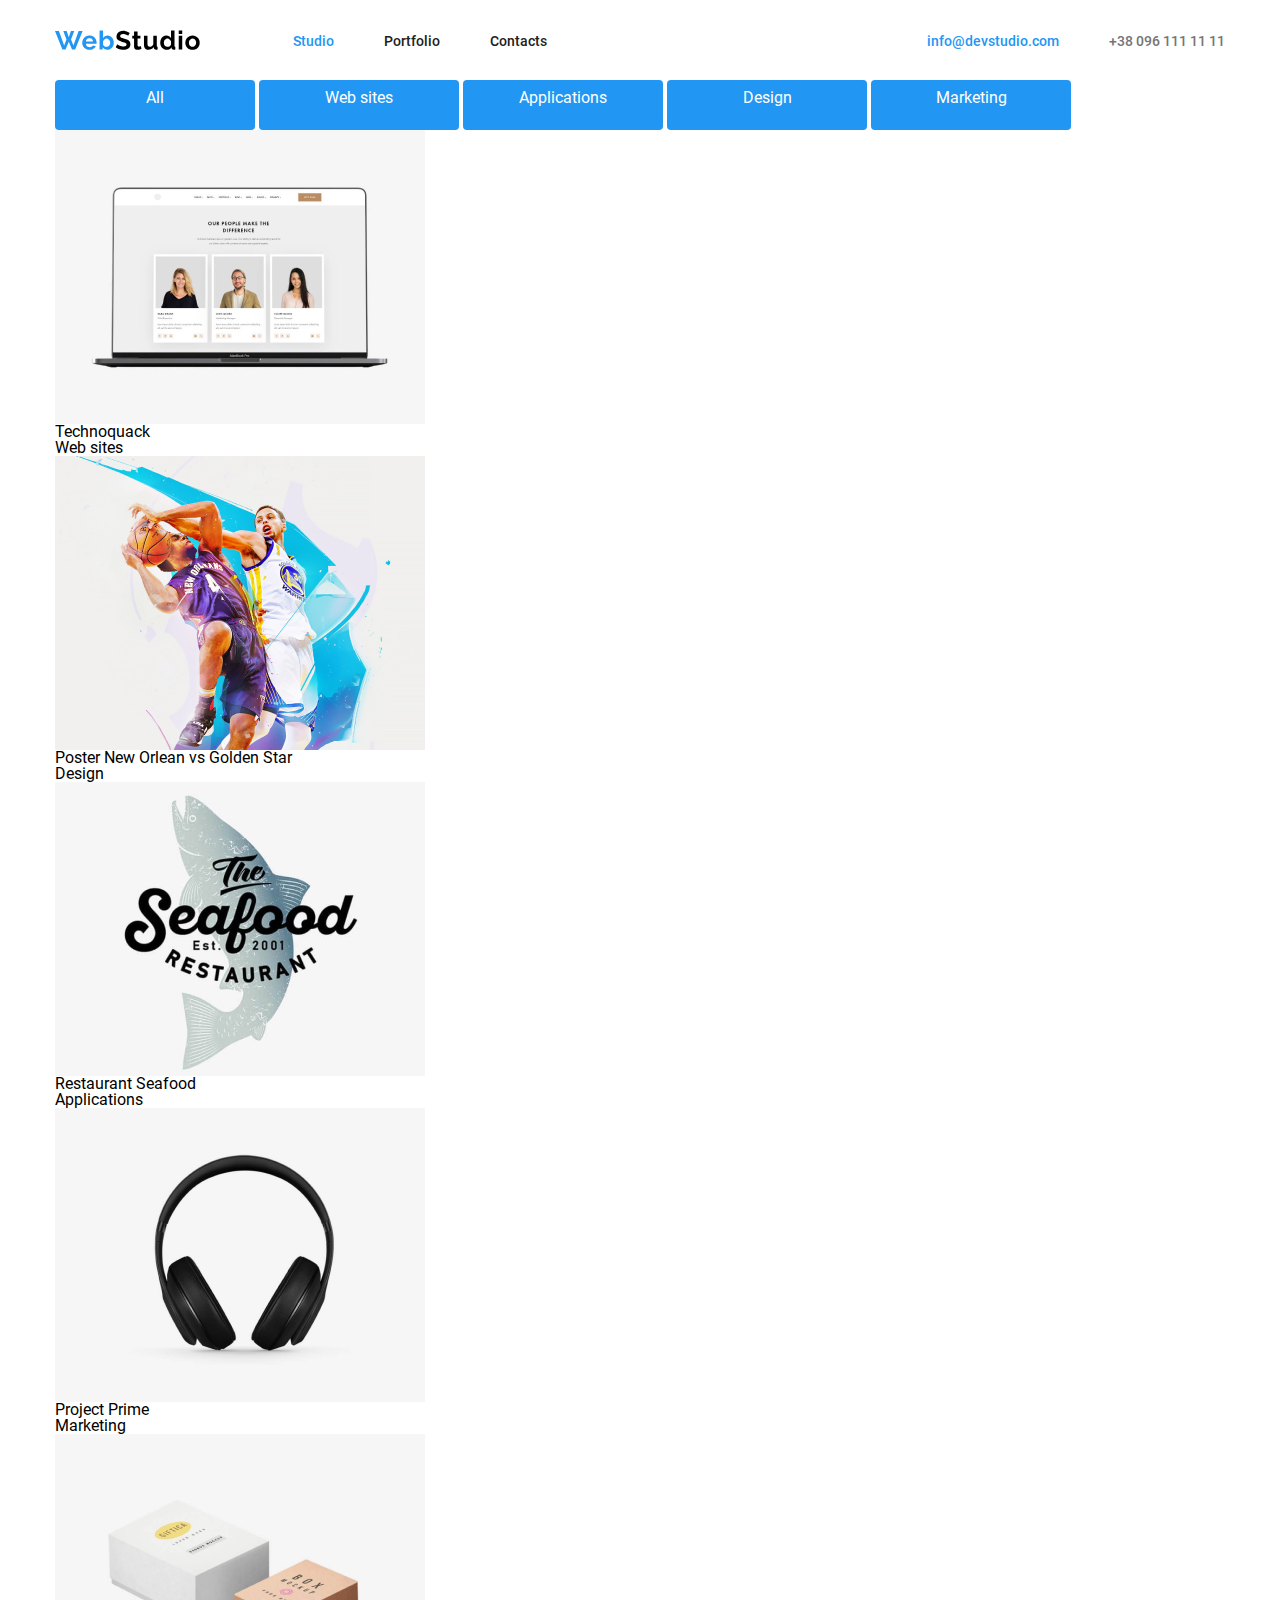
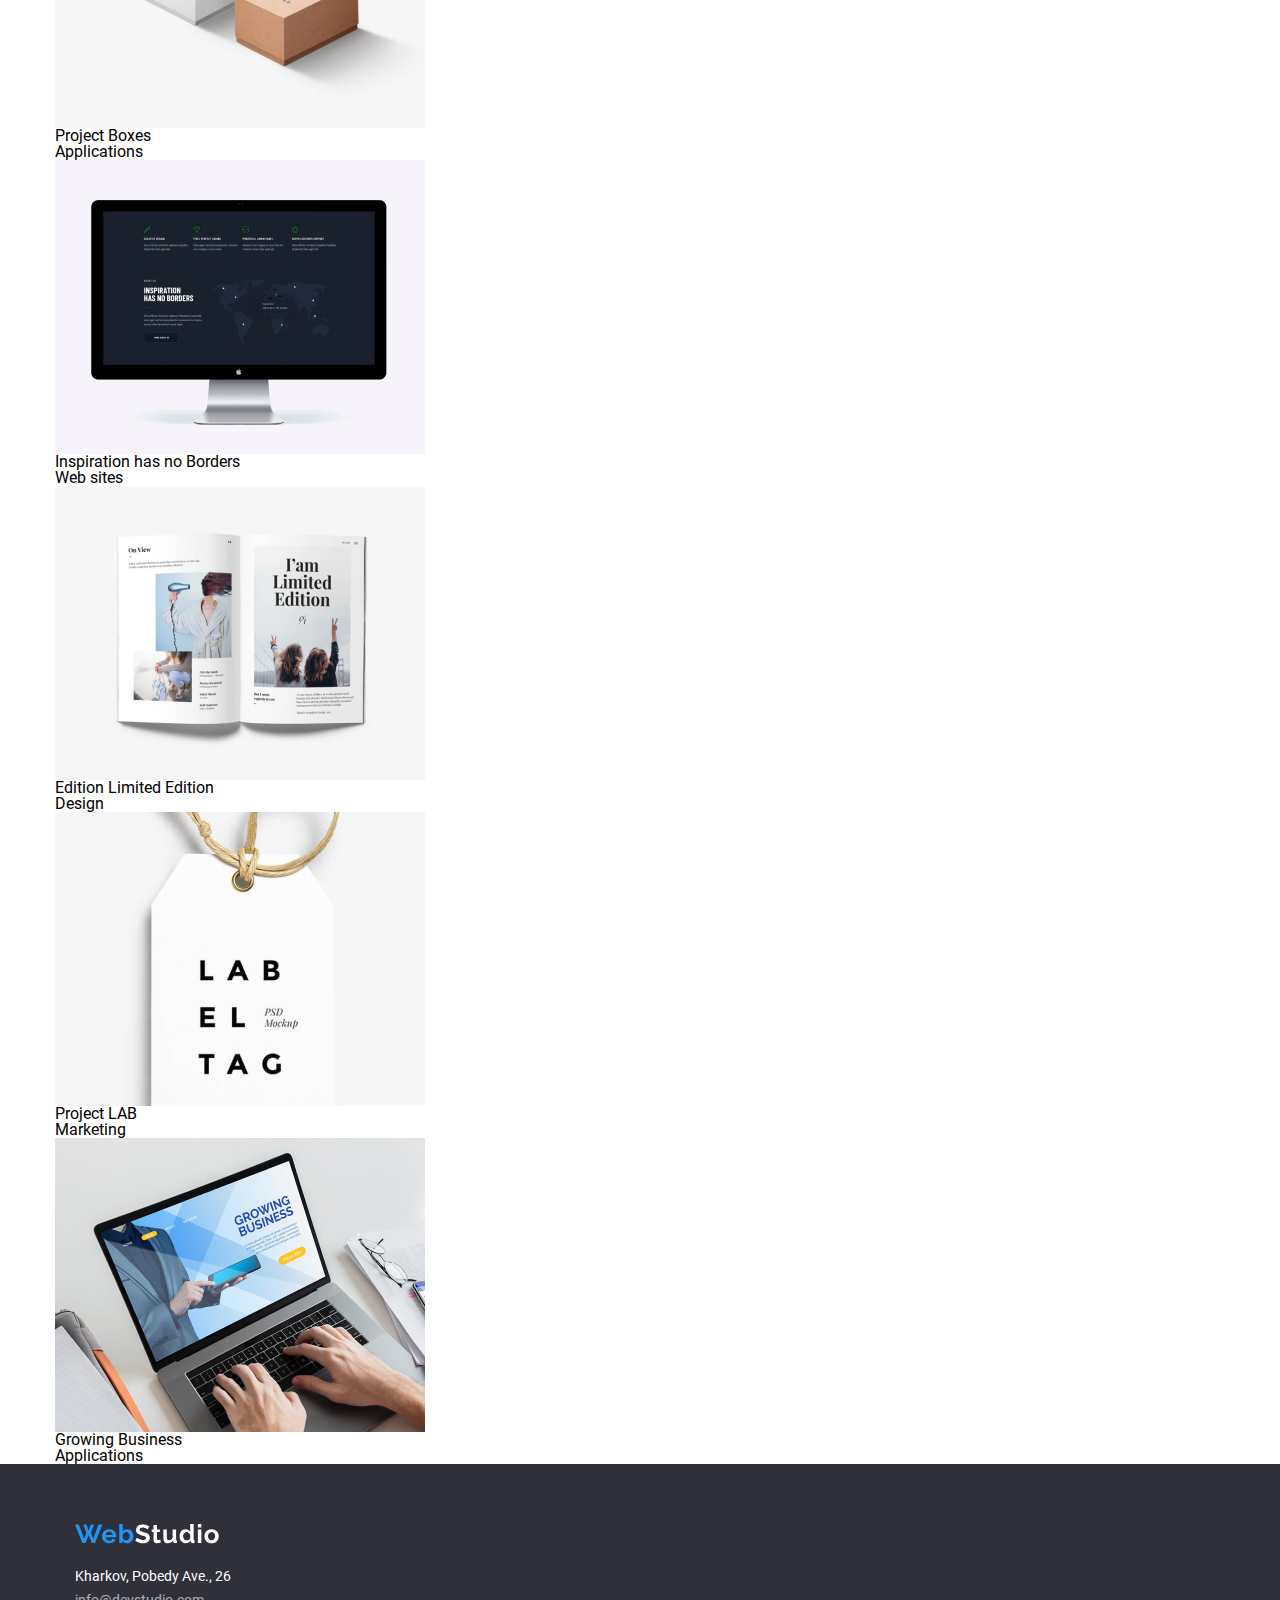
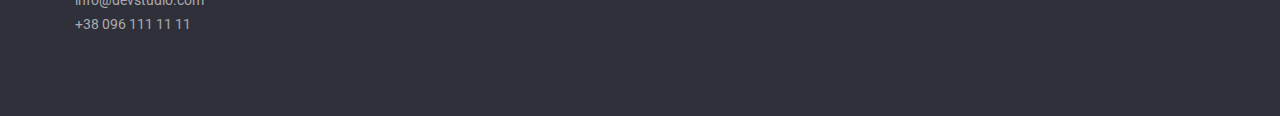
==== portfolio.html @ b69bf0b1 "portfolio" ====
<!DOCTYPE html>
<html lang="en">

<head>
    <meta charset="UTF-8">
    <link rel="stylesheet" href="css/styles.css">
    <title>Web Studio</title>
</head>

<body>
    <header class="header">
        <div class="container header_container">
            <!-- Logo -->
            <a class="header_logo" href="index.html">
                <img src="img/logo_header.svg" alt="Web Studio" width="145" height="31">
            </a>
            <!-- Menu -->
            <ul class="header_list">
                <li>
                    <a class="active" href="index.html">Studio</a>
                </li>
                <li>
                    <a href="portfolio.html">Portfolio</a>
                </li>
                <li>
                    <a href="#">Contacts</a>
                </li>
            </ul>
            <!-- Contacts -->
            <div class="header_contacts">
                <a class="active" href="mailto:info@devstudio.com">info@devstudio.com</a>
                <a href="tel:+380961111111">+38 096 111 11 11</a>
            </div>
        </div>
    </header>

    <main>
        <!-- filters -->
        <section class="filters">
            <div class="container">
                <a class="filters_btn btn" href="">All</a>
                <a class="filters_btn btn" href="">Web sites</a>
                <a class="filters_btn btn" href="">Applications</a>
                <a class="filters_btn btn" href="">Design</a>
                <a class="filters_btn btn" href="">Marketing</a>
            </div>
        </section>
       
        <!-- project -->
        <section class="project">
            <div class="container">
                <div class="project_cards">
                    <div class="project_card">
                        <img class="project_img" src="img/port_1.png" alt="img_1">
                        <div>
                            <h3 class="project_name">Technoquack</h3>
                            <p class="project_prof">Web sites</p>
                        </div>
                    </div>
                    <div class="project_card">
                        <img class="project_img" src="img/port_2.png" alt="img_2">
                        <div>
                            <h3 class="project_name">Poster New Orlean vs Golden Star</h3>
                            <p class="project_prof">Design</p>
                        </div>
                    </div>
                    <div class="project_card">
                        <img class="project_img" src="img/port_3.png" alt="img_3">
                        <div>
                            <h3 class="project_name">Restaurant Seafood</h3>
                            <p class="project_prof">Applications</p>
                        </div>
                    </div>
                    <div class="project_card">
                        <img class="project_img" src="img/port_4.png" alt="img_4">
                        <div>
                            <h3 class="project_name">Project Prime</h3>
                            <p class="project_prof">Marketing</p>
                        </div>
                    </div>
                        <div class="project_card">
                            <img class="project_img" src="img/port_5.png" alt="img_5">
                            <div>
                                <h3 class="project_name">Project Boxes</h3>
                                <p class="project_prof">Applications</p>
                            </div>
                        </div>
                        <div class="project_card">
                            <img class="project_img" src="img/port_6.png" alt="img_6">
                            <div>
                                <h3 class="project_name">Inspiration has no Borders</h3>
                                <p class="project_prof">Web sites</p>
                            </div>
                        </div>
                        <div class="project_card">
                            <img class="project_img" src="img/port_7.png" alt="img_7">
                            <div>
                                <h3 class="project_name">Edition Limited Edition</h3>
                                <p class="project_prof">Design</p>
                            </div>
                        </div>
                        <div class="project_card">
                            <img class="project_img" src="img/port_8.png" alt="img_8">
                            <div>
                                <h3 class="project_name">Project LAB</h3>
                                <p class="project_prof">Marketing</p>
                            </div>
                        </div>
                        <div class="project_card">
                            <img class="project_img" src="img/port_9.png" alt="img_9">
                            <div>
                                <h3 class="project_name">Growing Business</h3>
                                <p class="project_prof">Applications</p>
                            </div>
                    </div>
                </div>
            </div>
        </section>
    </main>

    <!-- Footer -->
    <footer class="footer">
        <div class="container">
            <a class="footer_logo" href="#">
                <img src="img/logo_footer.svg" alt="Web Studio">
            </a>
            <div class="footer_contacts">
                <p class="fotter_adress">Kharkov, Pobedy Ave., 26</p>
                <a href="mailto:info@devstudio.com">info@devstudio.com</a>
                <p><a href="tel:+380961111111">+38 096 111 11 11</a></p>
            </div>
        </div>
    </footer>
</body>

</html>
---- css/styles.css ----
@import url('reset.css');

@font-face {
    font-family: 'Roboto';
    src: url('../fonts/Roboto-Black.woff2') format('woff2');
    font-weight: 900;
    font-style: normal;
    font-display: swap;
}

@font-face {
    font-family: 'Roboto';
    src: url('../fonts/Roboto-Medium.woff2') format('woff2');
    font-weight: 500;
    font-style: normal;
    font-display: swap;
}

@font-face {
    font-family: 'Roboto';
    src: url('../fonts/Roboto-Bold.woff2') format('woff2');
    font-weight: 700;
    font-style: normal;
    font-display: swap;
}

@font-face {
    font-family: 'Roboto';
    src: url('../fonts/Roboto-Regular.woff2') format('woff2');
    font-weight: 400;
    font-style: normal;
    font-display: swap;
}

body {
    font-family: "Roboto", sans-serif;
}

.container {
    max-width: 1200px;
    margin: 0 auto;
    padding: 0 15px;
}

.btn {
    display: inline-block;
    padding: 10px 46px;
    text-decoration: none;
    color: #fff;
    background: #2196F3;
    border-radius: 4px;
    cursor: pointer;
    border: 0;
    width: 200px;
    height: 50px;
    text-align: center;
}

.title {
    font-weight: 700;
    font-size: 36px;
    letter-spacing: 3;
    text-align: center;
    color: #212121;
    margin-bottom: 50px;
}

/* Header */
.header {
    padding: 25px 0;
    height: 80px;
    font-weight: 500;
    font-size: 14px;
    letter-spacing: 2%;
}

.header a {
    text-decoration: none;
    color: #212121;
}

.header :hover {
    color: #2196f3;
}

.header .active {
    color: #2196f3;
}

.header_container {
    display: flex;
    align-items: center;
}

.header_logo {
    margin-right: 93px;
}

.header_list {
    display: flex;
    gap: 50px;
}

.header_contacts {
    margin-left: auto;
    display: flex;
    gap: 50px;
}

.header_contacts a {
    color: #757575;
}

/* Hero */
.hero {
    height: 600px;
    background: #2F303A;
    color: #fff;
    display: flex;
    align-items: center;
    text-align: center;
}

.hero_title {
    font-size: 44px;
    font-weight: 900;
    line-height: 60px;
    letter-spacing: 6%;
    text-transform: uppercase;
    width: 696px;
    height: 120px;
    margin-bottom: 30px;
}

.hero_btn {
    font-size: 16px;
    font-weight: 700;
    line-height: 30px;
    text-align: center;
}

/* About */
.about {
    padding: 94px 0;
}

.about_cards {
    display: flex;
    gap: 30px;
}

.about_card {
    flex: 1 1 25%;
}

.about_card_title {
    font-weight: 700;
    font-size: 14px;
    margin-bottom: 10px;
    letter-spacing: 3%;
    text-transform: uppercase;
}

.about_card_desc {
    color: #757575;
    font-weight: 400;
    font-size: 14px;
    letter-spacing: 3%;
    line-height: 24px;
}

/* Doing */
.doing {
    padding: 0 94px;
}

.doing_cards {
    display: flex;
    position: relative;
}

.doing_card {
    flex: 1 1 33%;
    width: 100%;
    height: 294px;
    object-fit: cover;
}

/* Team */
.team {
    padding: 94px 0;
    background: #f5f4fa;
}

.team_cards {
    display: flex;
    gap: 30px;
    position: relative;
    width: 270px;
    height: 368px;

}

.team_card {
    border-radius: 0 0 4px 4px;
    width: 270px;
    height: 368px;
    background: #fff;
    font-size: 16px;
    letter-spacing: 3%;
    text-align: center;
}

.team_img {
    width: 270px;
    height: 260px;
    object-fit: cover;
    margin-bottom: 30px;
}

.team_name {
    font-weight: 500;
    color: #212121;
    margin-bottom: 10px;
}

.team_prof {
    font-weight: 400;
    color: #757575;
}

/* Footer */
.footer {
    background: #2f303a;
    height: 252px;
    font-weight: 400;
    font-size: 14px;
    letter-spacing: 3%;
    padding: 60px;

}

.footer_logo {
    margin-top: 90px;
    width: 145px;
    height: 31px;
}

.fotter_adress {
    color: #fff;
}

.footer_contacts {
    margin-top: 20px;
    line-height: 24px;
}

.footer_contacts a {
    text-decoration: none;
    color: rgba(255, 255, 255, 0.6);
}

/* portfolio */

/* filters */
.filters {
}

.filters_btn {
}


/* project */
.project {
    background: #fff;
}
.project_cards {


}
.project_card {
}
.project_img {
}
.project_name {
}
.project_prof {
}
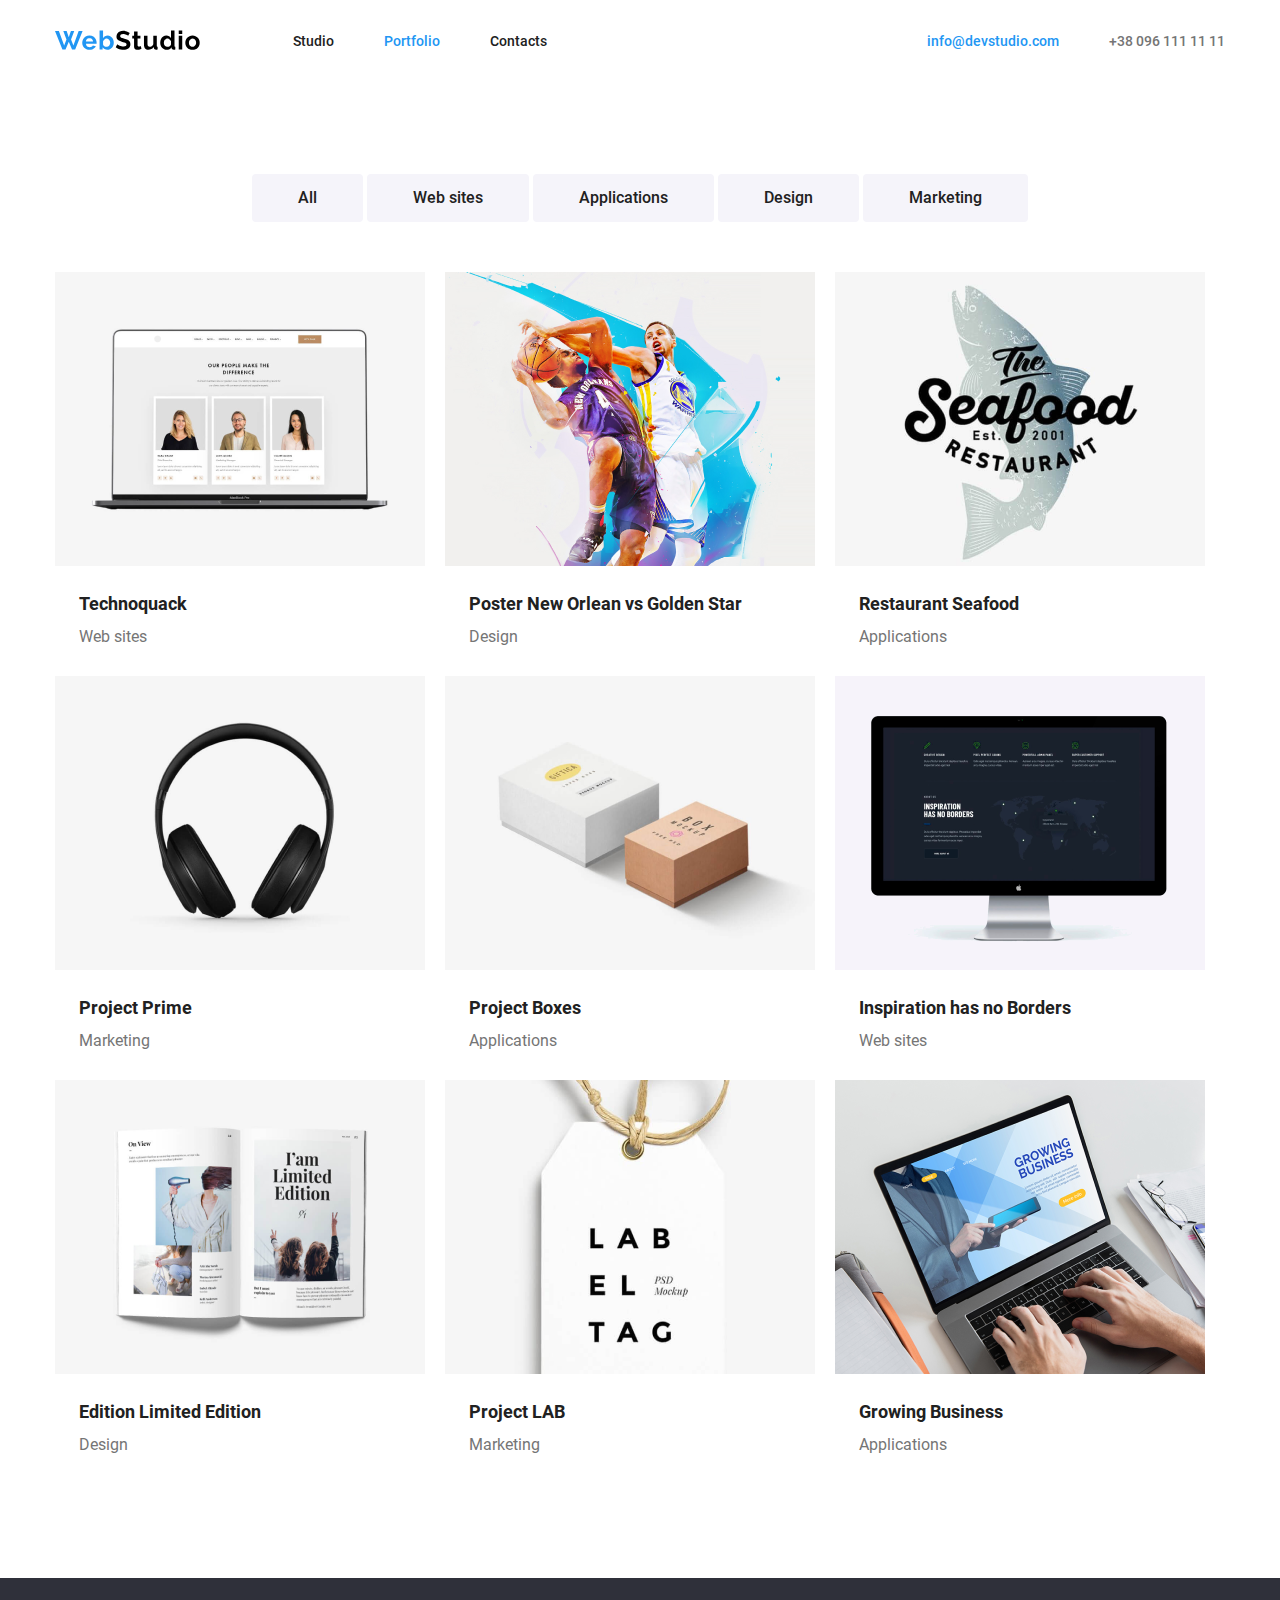
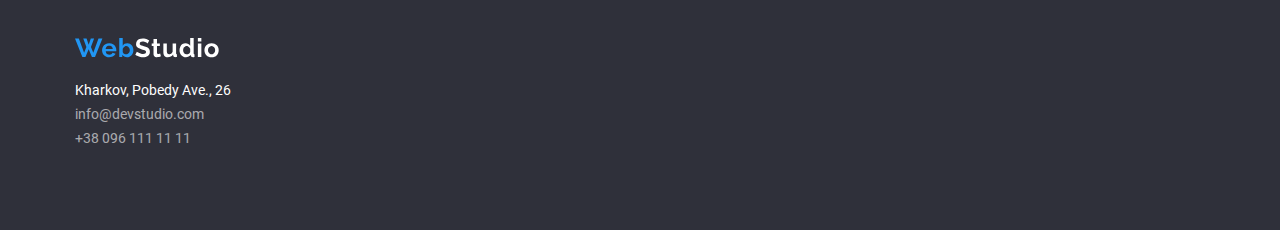
==== commit 21bd997c: "portfolio css" ====
--- a/portfolio.html
+++ b/portfolio.html
@@ -17,10 +17,10 @@
             <!-- Menu -->
             <ul class="header_list">
                 <li>
-                    <a class="active" href="index.html">Studio</a>
+                    <a href="index.html">Studio</a>
                 </li>
                 <li>
-                    <a href="portfolio.html">Portfolio</a>
+                    <a class="active" href="portfolio.html">Portfolio</a>
                 </li>
                 <li>
                     <a href="#">Contacts</a>
@@ -38,11 +38,11 @@
         <!-- filters -->
         <section class="filters">
             <div class="container">
-                <a class="filters_btn btn" href="">All</a>
-                <a class="filters_btn btn" href="">Web sites</a>
-                <a class="filters_btn btn" href="">Applications</a>
-                <a class="filters_btn btn" href="">Design</a>
-                <a class="filters_btn btn" href="">Marketing</a>
+                <a class="filters_btn btn" href="#">All</a>
+                <a class="filters_btn btn" href="#">Web sites</a>
+                <a class="filters_btn btn" href="#">Applications</a>
+                <a class="filters_btn btn" href="#">Design</a>
+                <a class="filters_btn btn" href="#">Marketing</a>
             </div>
         </section>
        
@@ -52,63 +52,63 @@
                 <div class="project_cards">
                     <div class="project_card">
                         <img class="project_img" src="img/port_1.png" alt="img_1">
-                        <div>
+                        <div class="project_title">
                             <h3 class="project_name">Technoquack</h3>
                             <p class="project_prof">Web sites</p>
                         </div>
                     </div>
                     <div class="project_card">
                         <img class="project_img" src="img/port_2.png" alt="img_2">
-                        <div>
+                        <div class="project_title">
                             <h3 class="project_name">Poster New Orlean vs Golden Star</h3>
                             <p class="project_prof">Design</p>
                         </div>
                     </div>
                     <div class="project_card">
                         <img class="project_img" src="img/port_3.png" alt="img_3">
-                        <div>
+                        <div class="project_title">
                             <h3 class="project_name">Restaurant Seafood</h3>
                             <p class="project_prof">Applications</p>
                         </div>
                     </div>
                     <div class="project_card">
                         <img class="project_img" src="img/port_4.png" alt="img_4">
-                        <div>
+                        <div class="project_title">
                             <h3 class="project_name">Project Prime</h3>
                             <p class="project_prof">Marketing</p>
                         </div>
                     </div>
                         <div class="project_card">
                             <img class="project_img" src="img/port_5.png" alt="img_5">
-                            <div>
+                            <div class="project_title">
                                 <h3 class="project_name">Project Boxes</h3>
                                 <p class="project_prof">Applications</p>
                             </div>
                         </div>
                         <div class="project_card">
                             <img class="project_img" src="img/port_6.png" alt="img_6">
-                            <div>
+                            <div class="project_title">
                                 <h3 class="project_name">Inspiration has no Borders</h3>
                                 <p class="project_prof">Web sites</p>
                             </div>
                         </div>
                         <div class="project_card">
                             <img class="project_img" src="img/port_7.png" alt="img_7">
-                            <div>
+                            <div class="project_title">
                                 <h3 class="project_name">Edition Limited Edition</h3>
                                 <p class="project_prof">Design</p>
                             </div>
                         </div>
                         <div class="project_card">
                             <img class="project_img" src="img/port_8.png" alt="img_8">
-                            <div>
+                            <div class="project_title">
                                 <h3 class="project_name">Project LAB</h3>
                                 <p class="project_prof">Marketing</p>
                             </div>
                         </div>
                         <div class="project_card">
                             <img class="project_img" src="img/port_9.png" alt="img_9">
-                            <div>
+                            <div class="project_title">
                                 <h3 class="project_name">Growing Business</h3>
                                 <p class="project_prof">Applications</p>
                             </div>
--- a/css/styles.css
+++ b/css/styles.css
@@ -51,8 +51,6 @@
     border-radius: 4px;
     cursor: pointer;
     border: 0;
-    width: 200px;
-    height: 50px;
     text-align: center;
 }
 
@@ -137,6 +135,8 @@
     font-weight: 700;
     line-height: 30px;
     text-align: center;
+    width: 200px;
+    height: 50px;
 }
 
 /* About */
@@ -264,25 +264,68 @@
 
 /* filters */
 .filters {
+    margin-top: 94px;
+    margin-bottom: 50px;
+    display: flex;
+    align-items: center;
+
+}
+
+.filters a:hover {
+    color: #fff;
+    background-color: #2196f3;
+
 }
 
 .filters_btn {
+    font-weight: 500;
+    font-size: 16px;
+    letter-spacing: 3%;
+    text-align: center;
+    color: #212121;
+    background: #f5f4fa;
+    line-height: 28px;
 }
 
 
 /* project */
 .project {
     background: #fff;
-}
+    margin-bottom: 94px;
+}
+
 .project_cards {
-
-
-}
+    display: flex;
+    flex-wrap: wrap;
+}
+
 .project_card {
-}
+    flex: 1 1 33%;
+    width: 370px;
+    height: 404px;
+}
+
+.project_title {
+    padding: 20px 24px;
+}
+
 .project_img {
-}
+    object-fit: cover;
+}
+
 .project_name {
-}
+    font-weight: 700;
+    font-size: 18px;
+    letter-spacing: 6%;
+    color: #212121;
+    line-height: 36px;
+}
+
 .project_prof {
+    font-weight: 400;
+    font-size: 16px;
+    letter-spacing: 3%;
+    color: #757575;
+    line-height: 30px;
+
 }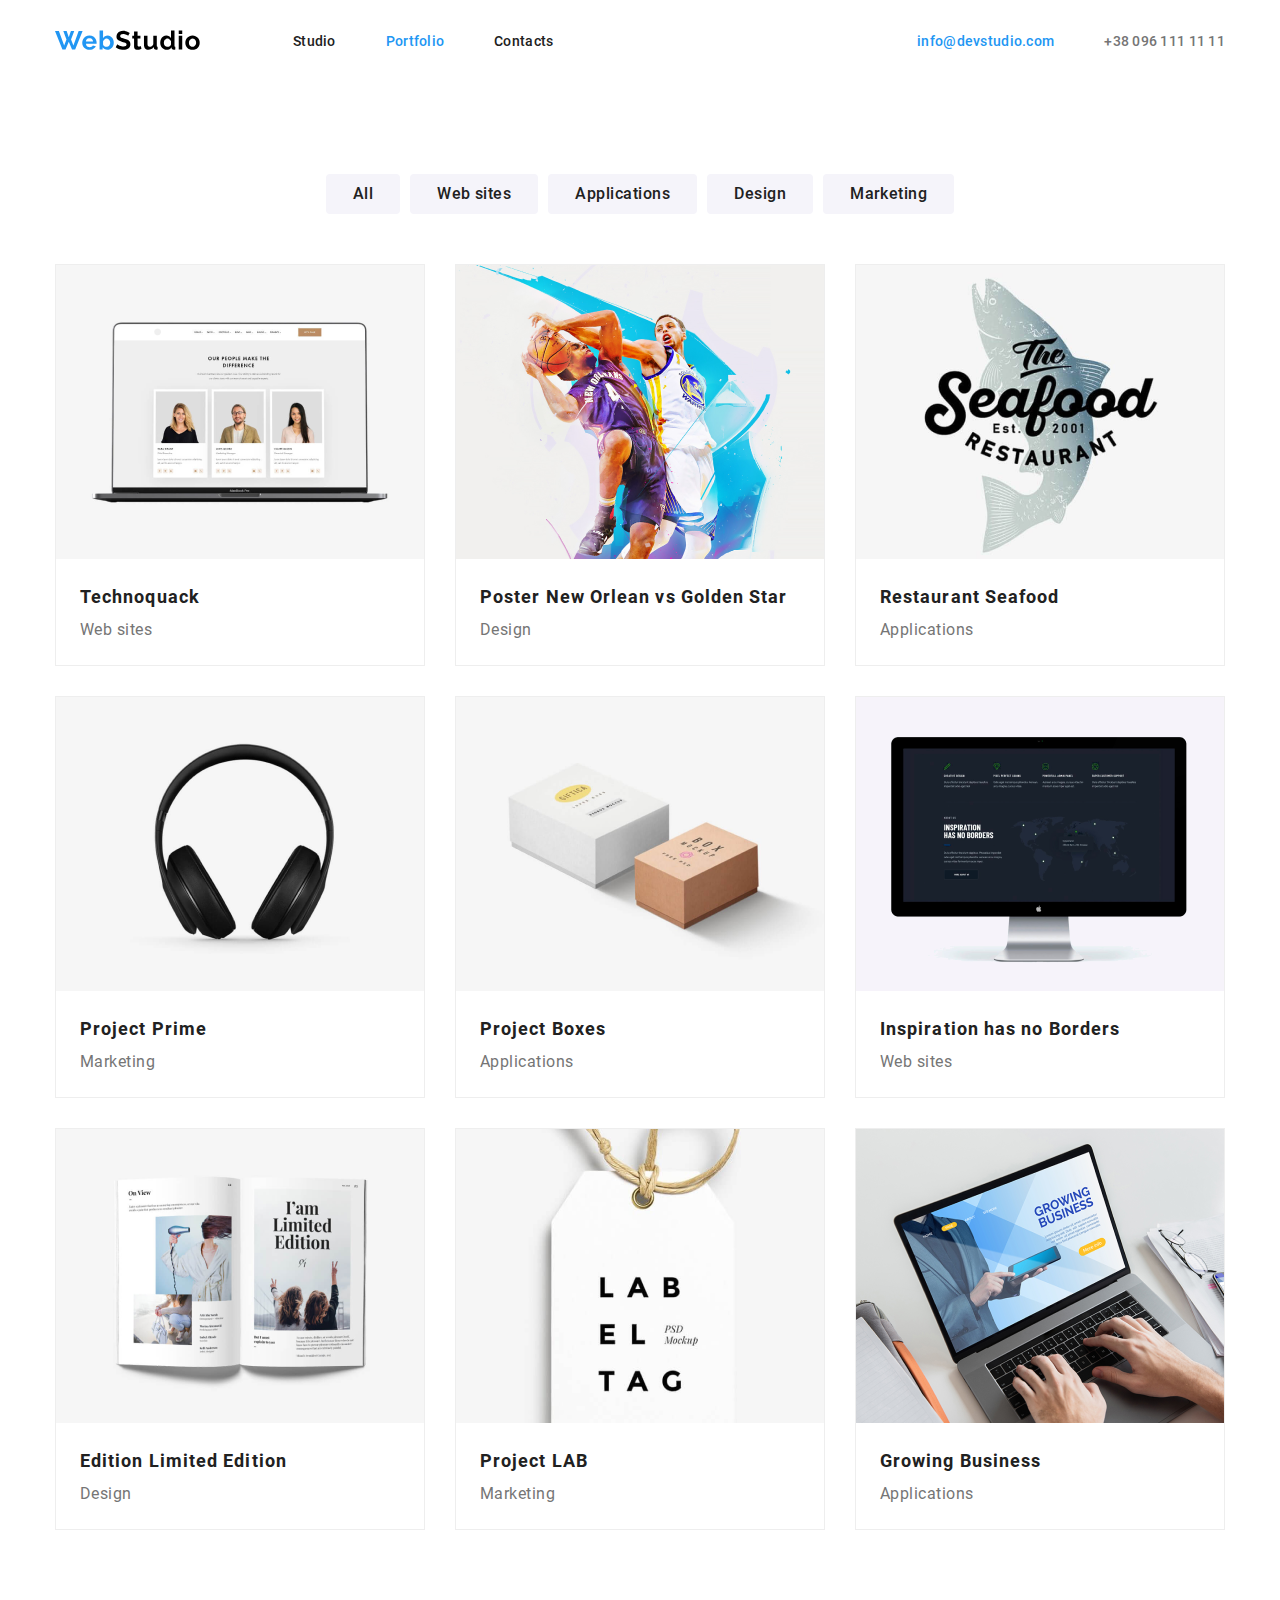
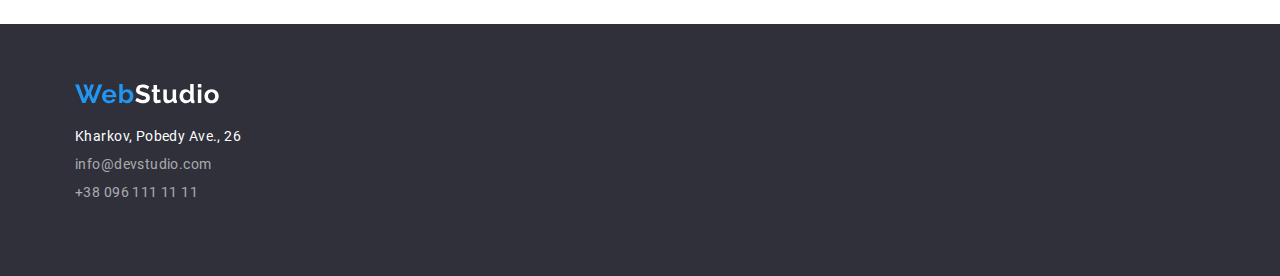
==== commit 472ac27d: "remade hw9" ====
--- a/portfolio.html
+++ b/portfolio.html
@@ -36,8 +36,8 @@
 
     <main>
         <!-- filters -->
-        <section class="filters">
-            <div class="container">
+        <section class="container">
+            <div class="filters">
                 <a class="filters_btn btn" href="#">All</a>
                 <a class="filters_btn btn" href="#">Web sites</a>
                 <a class="filters_btn btn" href="#">Applications</a>
@@ -45,73 +45,142 @@
                 <a class="filters_btn btn" href="#">Marketing</a>
             </div>
         </section>
-       
+
         <!-- project -->
         <section class="project">
             <div class="container">
                 <div class="project_cards">
                     <div class="project_card">
-                        <img class="project_img" src="img/port_1.png" alt="img_1">
+                        <div class="project_card_box">
+                            <img class="project_img" src="img/port_1.png" alt="img_1">
+                            <div class="project_card_title">The resource offers comprehensive offers with different
+                                levels of functionality and
+                                services. All this will allow the visitor to obtain useful information about the company
+                                or
+                                individual.</div>
+                        </div>
                         <div class="project_title">
                             <h3 class="project_name">Technoquack</h3>
                             <p class="project_prof">Web sites</p>
                         </div>
                     </div>
                     <div class="project_card">
-                        <img class="project_img" src="img/port_2.png" alt="img_2">
+                        <div class="project_card_box">
+                            <img class="project_img" src="img/port_2.png" alt="img_2">
+                            <div class="project_card_title">The resource offers comprehensive offers with different
+                                levels of functionality and
+                                services. All this will allow the visitor to obtain useful information about the company
+                                or
+                                individual.</div>
+                        </div>
                         <div class="project_title">
                             <h3 class="project_name">Poster New Orlean vs Golden Star</h3>
                             <p class="project_prof">Design</p>
                         </div>
                     </div>
                     <div class="project_card">
-                        <img class="project_img" src="img/port_3.png" alt="img_3">
+                        <div class="project_card_box">
+                            <img class="project_img" src="img/port_3.png" alt="img_3">
+                            <div class="project_card_title">The resource offers comprehensive offers with different
+                                levels of functionality and
+                                services. All this will allow the visitor to obtain useful information about the company
+                                or
+                                individual.</div>
+                        </div>
                         <div class="project_title">
                             <h3 class="project_name">Restaurant Seafood</h3>
                             <p class="project_prof">Applications</p>
                         </div>
                     </div>
                     <div class="project_card">
-                        <img class="project_img" src="img/port_4.png" alt="img_4">
+                        <div class="project_card_box">
+                            <img class="project_img" src="img/port_4.png" alt="img_4">
+                            <div class="project_card_title">The resource offers comprehensive offers with different
+                                levels of functionality and
+                                services. All this will allow the visitor to obtain useful information about the company
+                                or
+                                individual.</div>
+                        </div>
+
                         <div class="project_title">
                             <h3 class="project_name">Project Prime</h3>
                             <p class="project_prof">Marketing</p>
                         </div>
                     </div>
-                        <div class="project_card">
+                    <div class="project_card">
+                        <div class="project_card_box">
                             <img class="project_img" src="img/port_5.png" alt="img_5">
-                            <div class="project_title">
-                                <h3 class="project_name">Project Boxes</h3>
-                                <p class="project_prof">Applications</p>
-                            </div>
-                        </div>
-                        <div class="project_card">
+                            <div class="project_card_title">The resource offers comprehensive offers with different
+                                levels of functionality and
+                                services. All this will allow the visitor to obtain useful information about the company
+                                or
+                                individual.</div>
+                        </div>
+
+                        <div class="project_title">
+                            <h3 class="project_name">Project Boxes</h3>
+                            <p class="project_prof">Applications</p>
+                        </div>
+                    </div>
+                    <div class="project_card">
+                        <div class="project_card_box">
                             <img class="project_img" src="img/port_6.png" alt="img_6">
-                            <div class="project_title">
-                                <h3 class="project_name">Inspiration has no Borders</h3>
-                                <p class="project_prof">Web sites</p>
-                            </div>
-                        </div>
-                        <div class="project_card">
+                            <div class="project_card_title">The resource offers comprehensive offers with different
+                                levels of functionality and
+                                services. All this will allow the visitor to obtain useful information about the company
+                                or
+                                individual.</div>
+                        </div>
+
+                        <div class="project_title">
+                            <h3 class="project_name">Inspiration has no Borders</h3>
+                            <p class="project_prof">Web sites</p>
+                        </div>
+                    </div>
+                    <div class="project_card">
+                        <div class="project_card_box">
                             <img class="project_img" src="img/port_7.png" alt="img_7">
-                            <div class="project_title">
-                                <h3 class="project_name">Edition Limited Edition</h3>
-                                <p class="project_prof">Design</p>
-                            </div>
-                        </div>
-                        <div class="project_card">
+                            <div class="project_card_title">The resource offers comprehensive offers with different
+                                levels of functionality and
+                                services. All this will allow the visitor to obtain useful information about the company
+                                or
+                                individual.</div>
+                        </div>
+
+                        <div class="project_title">
+                            <h3 class="project_name">Edition Limited Edition</h3>
+                            <p class="project_prof">Design</p>
+                        </div>
+                    </div>
+                    <div class="project_card">
+                        <div class="project_card_box">
                             <img class="project_img" src="img/port_8.png" alt="img_8">
-                            <div class="project_title">
-                                <h3 class="project_name">Project LAB</h3>
-                                <p class="project_prof">Marketing</p>
-                            </div>
-                        </div>
-                        <div class="project_card">
+                            <div class="project_card_title">The resource offers comprehensive offers with different
+                                levels of functionality and
+                                services. All this will allow the visitor to obtain useful information about the company
+                                or
+                                individual.</div>
+                        </div>
+
+                        <div class="project_title">
+                            <h3 class="project_name">Project LAB</h3>
+                            <p class="project_prof">Marketing</p>
+                        </div>
+                    </div>
+                    <div class="project_card">
+                        <div class="project_card_box">
                             <img class="project_img" src="img/port_9.png" alt="img_9">
-                            <div class="project_title">
-                                <h3 class="project_name">Growing Business</h3>
-                                <p class="project_prof">Applications</p>
-                            </div>
+                            <div class="project_card_title">The resource offers comprehensive offers with different
+                                levels of functionality and
+                                services. All this will allow the visitor to obtain useful information about the company
+                                or
+                                individual.</div>
+                        </div>
+
+                        <div class="project_title">
+                            <h3 class="project_name">Growing Business</h3>
+                            <p class="project_prof">Applications</p>
+                        </div>
                     </div>
                 </div>
             </div>
@@ -127,7 +196,7 @@
             <div class="footer_contacts">
                 <p class="fotter_adress">Kharkov, Pobedy Ave., 26</p>
                 <a href="mailto:info@devstudio.com">info@devstudio.com</a>
-                <p><a href="tel:+380961111111">+38 096 111 11 11</a></p>
+                <a href="tel:+380961111111">+38 096 111 11 11</a>
             </div>
         </div>
     </footer>
--- a/css/styles.css
+++ b/css/styles.css
@@ -57,7 +57,7 @@
 .title {
     font-weight: 700;
     font-size: 36px;
-    letter-spacing: 3;
+    letter-spacing: 0.03em;
     text-align: center;
     color: #212121;
     margin-bottom: 50px;
@@ -69,7 +69,7 @@
     height: 80px;
     font-weight: 500;
     font-size: 14px;
-    letter-spacing: 2%;
+    letter-spacing: 0.02em;
 }
 
 .header a {
@@ -123,7 +123,7 @@
     font-size: 44px;
     font-weight: 900;
     line-height: 60px;
-    letter-spacing: 6%;
+    letter-spacing: 0.06em;
     text-transform: uppercase;
     width: 696px;
     height: 120px;
@@ -157,7 +157,7 @@
     font-weight: 700;
     font-size: 14px;
     margin-bottom: 10px;
-    letter-spacing: 3%;
+    letter-spacing: 0.03em;
     text-transform: uppercase;
 }
 
@@ -165,25 +165,49 @@
     color: #757575;
     font-weight: 400;
     font-size: 14px;
-    letter-spacing: 3%;
+    letter-spacing: 0.03em;
     line-height: 24px;
 }
 
 /* Doing */
 .doing {
-    padding: 0 94px;
+    padding: 0 0 94px;
 }
 
 .doing_cards {
     display: flex;
-    position: relative;
+    gap: 30px;
 }
 
 .doing_card {
     flex: 1 1 33%;
+    position: relative;
+}
+
+.doing_img {
     width: 100%;
     height: 294px;
     object-fit: cover;
+}
+
+.doing_card_title {
+    height: 70px;
+    background: rgba(47, 48, 58, .8);
+    font-size: 14px;
+    font-weight: 700;
+    text-transform: uppercase;
+    color: #fff;
+    display: flex;
+    justify-content: center;
+    align-items: center;
+    position: absolute;
+    bottom: 0;
+    width: 100%;
+    opacity: 0;
+}
+
+.doing_card:hover .doing_card_title {
+    opacity: 1;
 }
 
 /* Team */
@@ -195,27 +219,26 @@
 .team_cards {
     display: flex;
     gap: 30px;
-    position: relative;
-    width: 270px;
-    height: 368px;
-
 }
 
 .team_card {
-    border-radius: 0 0 4px 4px;
-    width: 270px;
-    height: 368px;
+    height: 100%;
     background: #fff;
     font-size: 16px;
-    letter-spacing: 3%;
-    text-align: center;
+    letter-spacing: 0.03em;
+    text-align: center;
+    box-shadow: 0 2px 1px 0 rgba(0, 0, 0, 0.2), 0 1px 1px 0 rgba(0, 0, 0, 0.14), 0 1px 3px 0 rgba(0, 0, 0, 0.12);
+    border-radius: 0 0 4px 4px;
 }
 
 .team_img {
-    width: 270px;
+    width: 100%;
     height: 260px;
     object-fit: cover;
-    margin-bottom: 30px;
+}
+
+.team_title {
+    padding: 24px;
 }
 
 .team_name {
@@ -235,7 +258,7 @@
     height: 252px;
     font-weight: 400;
     font-size: 14px;
-    letter-spacing: 3%;
+    letter-spacing: 0.03em;
     padding: 60px;
 
 }
@@ -253,6 +276,10 @@
 .footer_contacts {
     margin-top: 20px;
     line-height: 24px;
+    display: flex;
+    flex-flow: column;
+    gap: 4px;
+    align-items: flex-start;
 }
 
 .footer_contacts a {
@@ -267,26 +294,26 @@
     margin-top: 94px;
     margin-bottom: 50px;
     display: flex;
-    align-items: center;
-
+    gap: 10px;
+    align-items: center;
+    justify-content: center;
 }
 
 .filters a:hover {
     color: #fff;
     background-color: #2196f3;
-
 }
 
 .filters_btn {
     font-weight: 500;
     font-size: 16px;
-    letter-spacing: 3%;
+    letter-spacing: 0.03em;
     text-align: center;
     color: #212121;
     background: #f5f4fa;
     line-height: 28px;
-}
-
+    padding: 6px 27px;
+}
 
 /* project */
 .project {
@@ -296,13 +323,38 @@
 
 .project_cards {
     display: flex;
+    gap: 30px;
     flex-wrap: wrap;
+    justify-content: center;
 }
 
 .project_card {
-    flex: 1 1 33%;
-    width: 370px;
-    height: 404px;
+    flex: 1 1 30%;
+    border: 1px solid #eeeeee;
+}
+
+.project_card_box {
+    height: 294px;
+    position: relative;
+}
+
+.project_card_title {
+    background: rgba(33, 150, 243, 0.9);
+    font-size: 18px;
+    line-height: 1.5;
+    letter-spacing: 0.03em;
+    color: #fff;
+    display: flex;
+    justify-content: center;
+    align-items: center;
+    padding: 24px;
+    position: absolute;
+    inset: 0;
+    opacity: 0;
+}
+
+.project_card:hover .project_card_title {
+    opacity: 1;
 }
 
 .project_title {
@@ -311,12 +363,14 @@
 
 .project_img {
     object-fit: cover;
+    width: 100%;
+    height: 100%;
 }
 
 .project_name {
     font-weight: 700;
     font-size: 18px;
-    letter-spacing: 6%;
+    letter-spacing: 0.06em;
     color: #212121;
     line-height: 36px;
 }
@@ -324,8 +378,7 @@
 .project_prof {
     font-weight: 400;
     font-size: 16px;
-    letter-spacing: 3%;
+    letter-spacing: 0.03em;
     color: #757575;
     line-height: 30px;
-
 }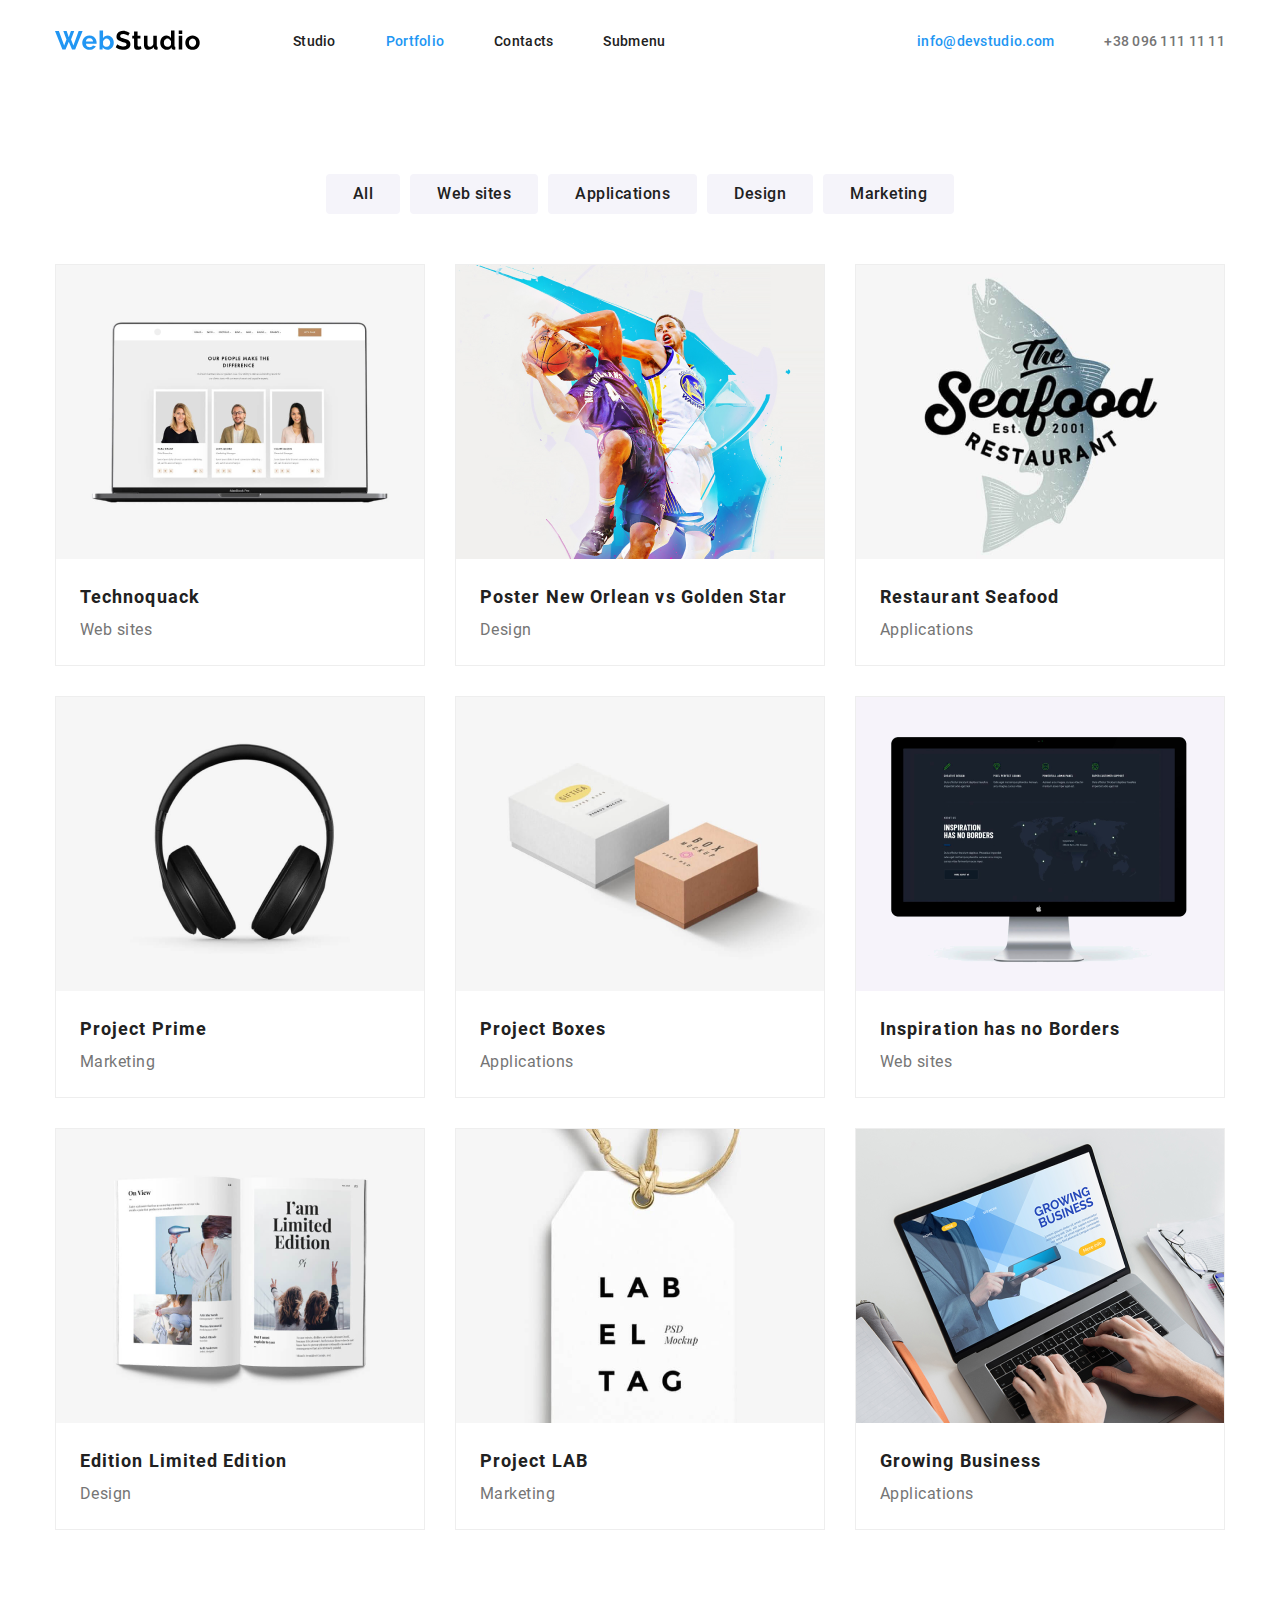
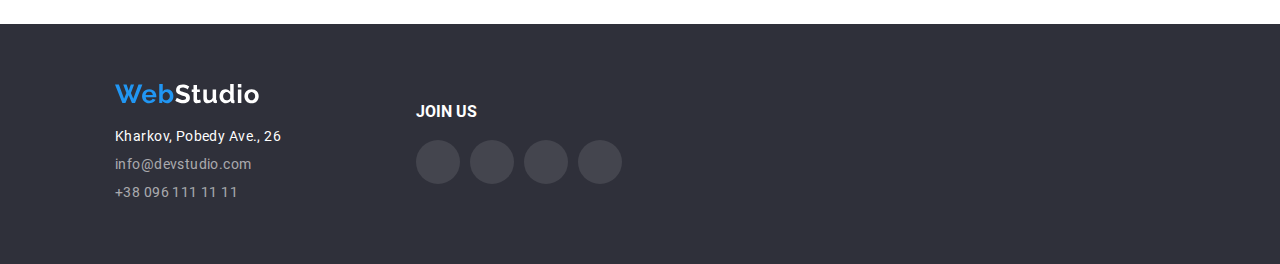
==== commit f8a920fe: "remade hw11" ====
--- a/portfolio.html
+++ b/portfolio.html
@@ -25,6 +25,28 @@
                 <li>
                     <a href="#">Contacts</a>
                 </li>
+                <li class="header_sub">
+                    <a href="#">Submenu</a>
+                    <ul class="header_submenu">
+                        <li class="header_submenu_item">
+                            <a href="#">Menu</a>
+                        </li>
+                        <li class="header_submenu_item">
+                            <a href="#">Menu</a>
+                        </li>
+                        <li class="header_submenu_item">
+                            <a href="#">Menu</a>
+                        </li>
+                        <li class="header_submenu_item">
+                            <a href="#">Hover</a>
+                            <ul class="header_submenu_2">
+                                <li class="header_submenu_hover">
+                                    <a href="">HOVER</a>
+                                </li>
+                            </ul>
+                        </li>
+                    </ul>
+                </li>
             </ul>
             <!-- Contacts -->
             <div class="header_contacts">
@@ -53,11 +75,11 @@
                     <div class="project_card">
                         <div class="project_card_box">
                             <img class="project_img" src="img/port_1.png" alt="img_1">
-                            <div class="project_card_title">The resource offers comprehensive offers with different
-                                levels of functionality and
-                                services. All this will allow the visitor to obtain useful information about the company
-                                or
-                                individual.</div>
+                            <div class="project_card_title">
+                                The resource offers comprehensive offers with different levels
+                                of functionality and services. All this will allow the visitor
+                                to obtain useful information about the company or individual.
+                            </div>
                         </div>
                         <div class="project_title">
                             <h3 class="project_name">Technoquack</h3>
@@ -67,11 +89,11 @@
                     <div class="project_card">
                         <div class="project_card_box">
                             <img class="project_img" src="img/port_2.png" alt="img_2">
-                            <div class="project_card_title">The resource offers comprehensive offers with different
-                                levels of functionality and
-                                services. All this will allow the visitor to obtain useful information about the company
-                                or
-                                individual.</div>
+                            <div class="project_card_title">
+                                The resource offers comprehensive offers with different levels
+                                of functionality and services. All this will allow the visitor
+                                to obtain useful information about the company or individual.
+                            </div>
                         </div>
                         <div class="project_title">
                             <h3 class="project_name">Poster New Orlean vs Golden Star</h3>
@@ -81,11 +103,11 @@
                     <div class="project_card">
                         <div class="project_card_box">
                             <img class="project_img" src="img/port_3.png" alt="img_3">
-                            <div class="project_card_title">The resource offers comprehensive offers with different
-                                levels of functionality and
-                                services. All this will allow the visitor to obtain useful information about the company
-                                or
-                                individual.</div>
+                            <div class="project_card_title">
+                                The resource offers comprehensive offers with different levels
+                                of functionality and services. All this will allow the visitor
+                                to obtain useful information about the company or individual.
+                            </div>
                         </div>
                         <div class="project_title">
                             <h3 class="project_name">Restaurant Seafood</h3>
@@ -95,11 +117,11 @@
                     <div class="project_card">
                         <div class="project_card_box">
                             <img class="project_img" src="img/port_4.png" alt="img_4">
-                            <div class="project_card_title">The resource offers comprehensive offers with different
-                                levels of functionality and
-                                services. All this will allow the visitor to obtain useful information about the company
-                                or
-                                individual.</div>
+                            <div class="project_card_title">
+                                The resource offers comprehensive offers with different levels
+                                of functionality and services. All this will allow the visitor
+                                to obtain useful information about the company or individual.
+                            </div>
                         </div>
 
                         <div class="project_title">
@@ -110,11 +132,11 @@
                     <div class="project_card">
                         <div class="project_card_box">
                             <img class="project_img" src="img/port_5.png" alt="img_5">
-                            <div class="project_card_title">The resource offers comprehensive offers with different
-                                levels of functionality and
-                                services. All this will allow the visitor to obtain useful information about the company
-                                or
-                                individual.</div>
+                            <div class="project_card_title">
+                                The resource offers comprehensive offers with different levels
+                                of functionality and services. All this will allow the visitor
+                                to obtain useful information about the company or individual.
+                            </div>
                         </div>
 
                         <div class="project_title">
@@ -125,11 +147,11 @@
                     <div class="project_card">
                         <div class="project_card_box">
                             <img class="project_img" src="img/port_6.png" alt="img_6">
-                            <div class="project_card_title">The resource offers comprehensive offers with different
-                                levels of functionality and
-                                services. All this will allow the visitor to obtain useful information about the company
-                                or
-                                individual.</div>
+                            <div class="project_card_title">
+                                The resource offers comprehensive offers with different levels
+                                of functionality and services. All this will allow the visitor
+                                to obtain useful information about the company or individual.
+                            </div>
                         </div>
 
                         <div class="project_title">
@@ -140,11 +162,11 @@
                     <div class="project_card">
                         <div class="project_card_box">
                             <img class="project_img" src="img/port_7.png" alt="img_7">
-                            <div class="project_card_title">The resource offers comprehensive offers with different
-                                levels of functionality and
-                                services. All this will allow the visitor to obtain useful information about the company
-                                or
-                                individual.</div>
+                            <div class="project_card_title">
+                                The resource offers comprehensive offers with different levels
+                                of functionality and services. All this will allow the visitor
+                                to obtain useful information about the company or individual.
+                            </div>
                         </div>
 
                         <div class="project_title">
@@ -155,11 +177,11 @@
                     <div class="project_card">
                         <div class="project_card_box">
                             <img class="project_img" src="img/port_8.png" alt="img_8">
-                            <div class="project_card_title">The resource offers comprehensive offers with different
-                                levels of functionality and
-                                services. All this will allow the visitor to obtain useful information about the company
-                                or
-                                individual.</div>
+                            <div class="project_card_title">
+                                The resource offers comprehensive offers with different levels
+                                of functionality and services. All this will allow the visitor
+                                to obtain useful information about the company or individual.
+                            </div>
                         </div>
 
                         <div class="project_title">
@@ -170,11 +192,11 @@
                     <div class="project_card">
                         <div class="project_card_box">
                             <img class="project_img" src="img/port_9.png" alt="img_9">
-                            <div class="project_card_title">The resource offers comprehensive offers with different
-                                levels of functionality and
-                                services. All this will allow the visitor to obtain useful information about the company
-                                or
-                                individual.</div>
+                            <div class="project_card_title">
+                                The resource offers comprehensive offers with different levels
+                                of functionality and services. All this will allow the visitor
+                                to obtain useful information about the company or individual.
+                            </div>
                         </div>
 
                         <div class="project_title">
@@ -190,13 +212,27 @@
     <!-- Footer -->
     <footer class="footer">
         <div class="container">
-            <a class="footer_logo" href="#">
-                <img src="img/logo_footer.svg" alt="Web Studio">
-            </a>
-            <div class="footer_contacts">
-                <p class="fotter_adress">Kharkov, Pobedy Ave., 26</p>
-                <a href="mailto:info@devstudio.com">info@devstudio.com</a>
-                <a href="tel:+380961111111">+38 096 111 11 11</a>
+            <div class="footer_container">
+                <div class="footer_1">
+                    <a class="footer_logo" href="#">
+                        <img src="img/logo_footer.svg" alt="Web Studio">
+                    </a>
+                    <div class="footer_contacts">
+                        <p class="fotter_adress">Kharkov, Pobedy Ave., 26</p>
+                        <a href="mailto:info@devstudio.com">info@devstudio.com</a>
+                        <a href="tel:+380961111111">+38 096 111 11 11</a>
+                    </div>
+                </div>
+
+                <div class="footer_2">
+                    <h3>join us</h3>
+                    <div class="footer_icons">
+                        <a href="#"></a>
+                        <a href="#"></a>
+                        <a href="#"></a>
+                        <a href="#"></a>
+                    </div>
+                </div>
             </div>
         </div>
     </footer>
--- a/css/styles.css
+++ b/css/styles.css
@@ -70,6 +70,8 @@
     font-weight: 500;
     font-size: 14px;
     letter-spacing: 0.02em;
+    position: relative;
+    z-index: 2;
 }
 
 .header a {
@@ -109,14 +111,76 @@
     color: #757575;
 }
 
+.header_sub {
+    position: relative;
+}
+
+.header_submenu {
+    position: absolute;
+    top: 100%;
+    left: 0;
+    text-align: center;
+    display: none;
+}
+
+.header_sub:hover .header_submenu {
+    display: block;
+}
+
+.header_submenu_item {
+    position: relative;
+    margin: 0 0 2px;
+}
+
+.header_submenu_2 {
+    position: absolute;
+    top: 0;
+    right: 100%;
+    text-align: center;
+    display: none;
+}
+
+.header_submenu_item:hover .header_submenu_2 {
+    display: block;
+}
+
+.header_submenu_item a {
+    color: #000000;
+    padding: 10px 20px;
+    display: block;
+    background: rgba(33, 150, 243, 0.3);
+    border-radius: 4px;
+}
+
+.header_submenu_hover {
+    margin-right: 2px;
+}
+
+.header_submenu_hover a {
+    color: #000000;
+    padding: 10px 20px;
+    display: block;
+    background: rgba(87, 170, 237, 0.3);
+}
+
 /* Hero */
 .hero {
     height: 600px;
-    background: #2F303A;
     color: #fff;
     display: flex;
     align-items: center;
     text-align: center;
+    background: url('../img/fon.jpg') no-repeat center/cover;
+    position: relative;
+    z-index: 1;
+}
+
+.hero::after {
+    content: '';
+    position: absolute;
+    inset: 0;
+    background: rgba(47, 48, 58, 0.4);
+    z-index: -1;
 }
 
 .hero_title {
@@ -137,6 +201,8 @@
     text-align: center;
     width: 200px;
     height: 50px;
+    position: relative;
+    z-index: 1;
 }
 
 /* About */
@@ -151,6 +217,29 @@
 
 .about_card {
     flex: 1 1 25%;
+    position: relative;
+    padding-top: 150px;
+}
+
+.about_card::before {
+    content: '';
+    position: absolute;
+    inset: 0;
+    height: 120px;
+    border-radius: 4px;
+    background: #f5f4fa url(../img/1_antenna.png) no-repeat center/70px;
+}
+
+.about_card:nth-child(2)::before {
+    background-image: url(../img/2_clock.png);
+}
+
+.about_card:nth-child(3)::before {
+    background-image: url(../img/3_diagram.png);
+}
+
+.about_card:nth-child(4)::before {
+    background-image: url(../img/4_astronaut.png);
 }
 
 .about_card_title {
@@ -192,7 +281,7 @@
 
 .doing_card_title {
     height: 70px;
-    background: rgba(47, 48, 58, .8);
+    background: rgba(47, 48, 58, 0.8);
     font-size: 14px;
     font-weight: 700;
     text-transform: uppercase;
@@ -222,23 +311,40 @@
 }
 
 .team_card {
-    height: 100%;
-    background: #fff;
+    flex: 1 1 25%;
+    height: 428px;
     font-size: 16px;
     letter-spacing: 0.03em;
     text-align: center;
     box-shadow: 0 2px 1px 0 rgba(0, 0, 0, 0.2), 0 1px 1px 0 rgba(0, 0, 0, 0.14), 0 1px 3px 0 rgba(0, 0, 0, 0.12);
     border-radius: 0 0 4px 4px;
-}
-
-.team_img {
-    width: 100%;
-    height: 260px;
-    object-fit: cover;
+    position: relative;
+    padding-top: 300px;
+    background: #FFFFFF;
+}
+
+.team_card::before {
+    content: '';
+    position: absolute;
+    inset: 0;
+    height: 270px;
+    background: grey url(../img/img_1.jpg) no-repeat center/cover;
+}
+
+.team_card:nth-child(2)::before {
+    background-image: url(../img/img_2.jpg);
+}
+
+.team_card:nth-child(3)::before {
+    background-image: url(../img/img_3.jpg);
+}
+
+.team_card:nth-child(4)::before {
+    background-image: url(../img/img_4.jpg);
 }
 
 .team_title {
-    padding: 24px;
+    padding: 0 24px 24px;
 }
 
 .team_name {
@@ -250,17 +356,105 @@
 .team_prof {
     font-weight: 400;
     color: #757575;
+    margin-bottom: 16px;
+}
+
+.team_list {
+    display: flex;
+    gap: 10px;
+    justify-content: center;
+}
+
+.team_link a {
+    height: 44px;
+    width: 44px;
+    display: block;
+    background: #FFFFFF url(../img/instagram\ 2.svg) no-repeat center;
+    transition: 0.2s;
+    border-radius: 50px;
+}
+
+.team_link:nth-child(2) a {
+    background-image: url(../img/twitter\ 1.svg);
+}
+
+.team_link:nth-child(3) a {
+    background-image: url(../img/facebook\ 1.svg);
+}
+
+.team_link:nth-child(4) a {
+    background-image: url(../img/linkedin\ 1.svg);
+}
+
+.team_link a:hover {
+    background-color: #2196F3;
+    border-radius: 50%;
+}
+
+/* Regular customers */
+
+.customers {
+    padding: 94px 0;
+    background: #FFFFFF;
+}
+
+.customers_cards {
+    display: flex;
+    gap: 30px;
+    justify-content: center;
+}
+
+.customers_cards a {
+    flex: 1 1 10%;
+    height: 92px;
+    border: 1px solid #AFB1B8;
+    border-radius: 4px;
+    padding: 10px;
+    background: #fff url(../img/group1.png) no-repeat center;
+}
+
+.customers_cards a:nth-child(2) {
+    background-image: url(../img/group2.png);
+}
+
+.customers_cards a:nth-child(3) {
+    background-image: url(../img/group3.png);
+}
+
+.customers_cards a:nth-child(4) {
+    background-image: url(../img/group4.png);
+}
+
+.customers_cards a:nth-child(5) {
+    background-image: url(../img/group5.png);
+}
+
+.customers_cards a:nth-child(6) {
+    background-image: url(../img/group6.png);
+}
+
+.customers_cards a:hover {
+    background-color: rgba(33, 150, 243, .2);
 }
 
 /* Footer */
 .footer {
     background: #2f303a;
-    height: 252px;
+}
+
+.footer_container {
+    display: flex;
+    gap: 70px;
+    align-items: center;
+    padding: 60px;
+    
+}
+
+.footer_1 {
     font-weight: 400;
     font-size: 14px;
     letter-spacing: 0.03em;
-    padding: 60px;
-
+    width: 231px;
 }
 
 .footer_logo {
@@ -285,6 +479,44 @@
 .footer_contacts a {
     text-decoration: none;
     color: rgba(255, 255, 255, 0.6);
+}
+
+.footer_2 {
+    text-transform: uppercase;
+}
+
+.footer_2 h3 {
+    margin-bottom: 20px;
+    color: #fff;
+    font-weight: 700;
+}
+
+.footer_icons {
+    display: flex;
+    gap: 10px;
+}
+
+.footer_icons a {
+    border-radius: 50px;
+    width: 44px;
+    height: 44px;
+    background: rgba(255, 255, 255, 0.1) url(../img/foot1.png) no-repeat center/44px;
+}
+
+.footer_icons a:nth-child(2) {
+    background-image: url(../img/foot2.png);
+}
+
+.footer_icons a:nth-child(3) {
+    background-image: url(../img/foot3.png);
+}
+
+.footer_icons a:nth-child(4) {
+    background-image: url(../img/foot4.png);
+}
+
+.footer_icons a:hover {
+    background-color: rgba(3, 135, 244, 0.8);
 }
 
 /* portfolio */
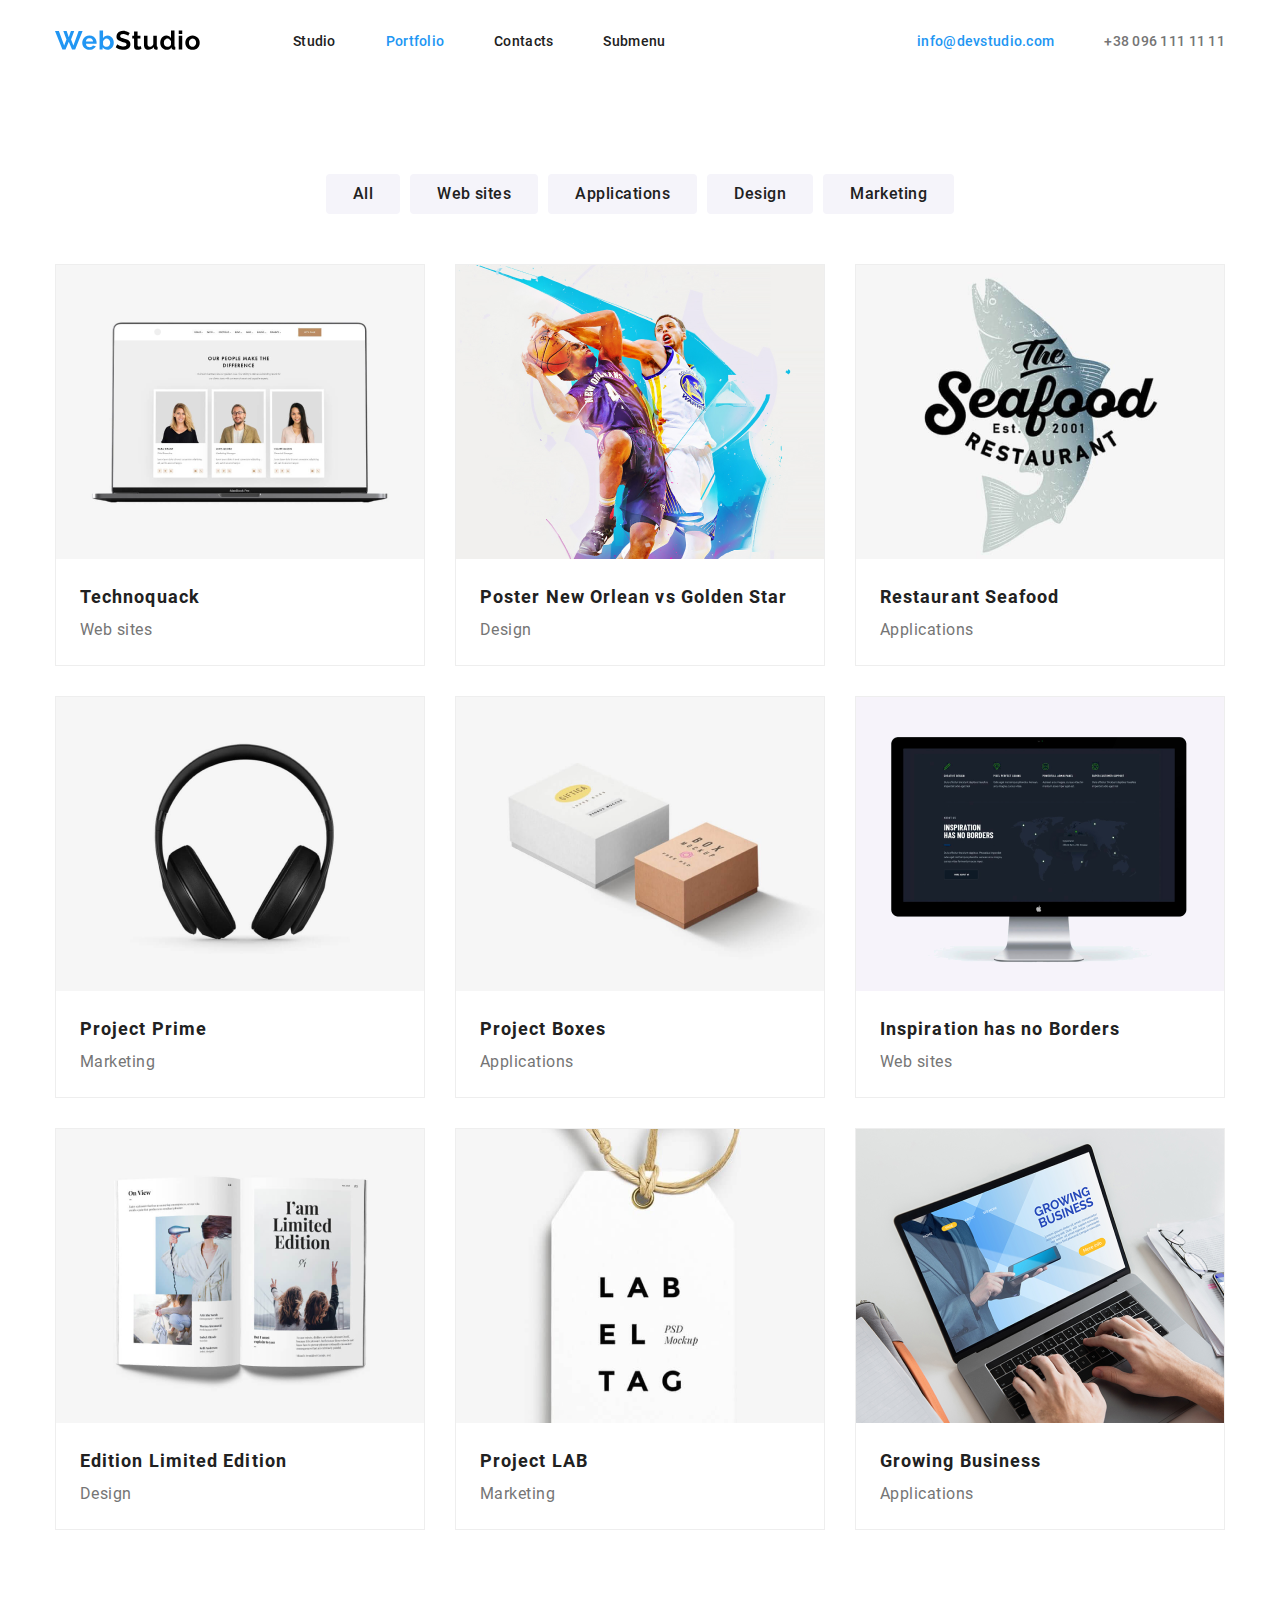
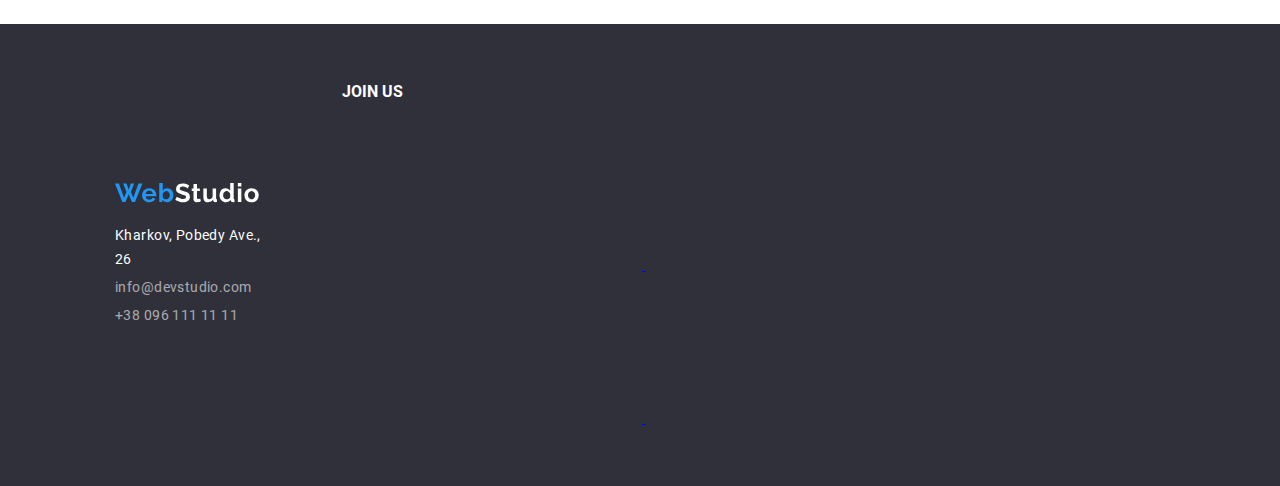
==== commit 1471a03b: "sprite portfolio" ====
--- a/portfolio.html
+++ b/portfolio.html
@@ -212,30 +212,73 @@
     <!-- Footer -->
     <footer class="footer">
         <div class="container">
-            <div class="footer_container">
-                <div class="footer_1">
-                    <a class="footer_logo" href="#">
-                        <img src="img/logo_footer.svg" alt="Web Studio">
-                    </a>
-                    <div class="footer_contacts">
-                        <p class="fotter_adress">Kharkov, Pobedy Ave., 26</p>
-                        <a href="mailto:info@devstudio.com">info@devstudio.com</a>
-                        <a href="tel:+380961111111">+38 096 111 11 11</a>
-                    </div>
-                </div>
-
-                <div class="footer_2">
-                    <h3>join us</h3>
-                    <div class="footer_icons">
-                        <a href="#"></a>
-                        <a href="#"></a>
-                        <a href="#"></a>
-                        <a href="#"></a>
-                    </div>
-                </div>
-            </div>
+          <div class="footer_container">
+            <div class="footer_1">
+              <a class="footer_logo" href="#">
+                <img src="img/logo_footer.svg" alt="Web Studio">
+              </a>
+              <div class="footer_contacts">
+                <p class="fotter_adress">Kharkov, Pobedy Ave., 26</p>
+                <a href="mailto:info@devstudio.com">info@devstudio.com</a>
+                <a href="tel:+380961111111">+38 096 111 11 11</a>
+              </div>
+            </div>
+            <div class="footer_2">
+              <h3>join us</h3>
+              <nav class="footer_nav">
+                  <a href="#">
+                      <svg class="footer_icon">
+                        <use href="/img/sprite.svg#icon-instagram"></use>
+                      </svg>
+                    </a>
+                    <a href="#">
+                      <svg class="footer_icon">
+                        <use href="/img/sprite.svg#icon-twitter"></use>
+                      </svg>
+                    </a>
+                    <a href="#">
+                      <svg class="footer_icon">
+                        <use href="/img/sprite.svg#icon-facebook"></use>
+                      </svg>
+                    </a>
+                    <a href="#">
+                      <svg class="footer_icon">
+                        <use href="/img/sprite.svg#icon-linkedin"></use>
+                      </svg>
+                    </a>
+              </nav>
+            </div>
+          </div>
         </div>
-    </footer>
+      </footer>
+
+
+      <!-- <svg xmlns="http://www.w3.org/2000/svg">
+      
+        <symbol id="icon-instagram" viewBox="0 0 44 44">
+            <path
+              d="M31.9804 17.8801C31.9336 16.8174 31.7617 16.0868 31.5156 15.4537C31.2616 14.7818 30.8709 14.1801 30.359 13.68C29.8589 13.1721 29.2533 12.7774 28.5891 12.5274C27.9524 12.2813 27.2256 12.1094 26.163 12.0626C25.0924 12.0118 24.7525 12 22.0371 12C19.3217 12 18.9818 12.0118 17.9152 12.0586C16.8525 12.1055 16.1219 12.2775 15.489 12.5235C14.8169 12.7774 14.2153 13.1681 13.7152 13.68C13.2073 14.1801 12.8127 14.7857 12.5626 15.4499C12.3164 16.0868 12.1446 16.8134 12.0977 17.8761C12.0469 18.9467 12.0352 19.2866 12.0352 22.002C12.0352 24.7173 12.0469 25.0572 12.0938 26.1239C12.1406 27.1865 12.3126 27.9171 12.5588 28.5502C12.8127 29.2221 13.2073 29.8238 13.7152 30.3239C14.2153 30.8318 14.8209 31.2265 15.4851 31.4765C16.1219 31.7226 16.8486 31.8945 17.9114 31.9413C18.9779 31.9883 19.3179 31.9999 22.0333 31.9999C24.7487 31.9999 25.0885 31.9883 26.1552 31.9413C27.2179 31.8945 27.9484 31.7226 28.5813 31.4765C29.9254 30.9568 30.9881 29.8941 31.5078 28.5502C31.7538 27.9133 31.9258 27.1865 31.9727 26.1239C32.0195 25.0572 32.0313 24.7173 32.0313 22.002C32.0313 19.2866 32.0273 18.9467 31.9804 17.8801ZM30.1794 26.0457C30.1364 27.0225 29.9723 27.5499 29.8356 27.9015C29.4995 28.7728 28.808 29.4643 27.9367 29.8004C27.5851 29.9372 27.0538 30.1012 26.0809 30.1441C25.026 30.1911 24.7096 30.2027 22.0411 30.2027C19.3726 30.2027 19.0522 30.1911 18.0011 30.1441C17.0244 30.1012 16.4969 29.9372 16.1453 29.8004C15.7117 29.6402 15.317 29.3862 14.9967 29.0541C14.6646 28.7298 14.4106 28.3391 14.2504 27.9055C14.1137 27.5539 13.9496 27.0225 13.9067 26.0497C13.8597 24.9948 13.8481 24.6783 13.8481 22.0097C13.8481 19.3412 13.8597 19.0209 13.9067 17.9699C13.9496 16.9932 14.1137 16.4657 14.2504 16.1141C14.4106 15.6804 14.6646 15.2859 15.0007 14.9654C15.3248 14.6333 15.7155 14.3793 16.1493 14.2192C16.5009 14.0825 17.0323 13.9184 18.0051 13.8754C19.06 13.8285 19.3765 13.8168 22.0449 13.8168C24.7174 13.8168 25.0337 13.8285 26.0848 13.8754C27.0616 13.9184 27.589 14.0825 27.9407 14.2192C28.3742 14.3793 28.7689 14.6333 29.0893 14.9654C29.4213 15.2897 29.6753 15.6804 29.8356 16.1141C29.9723 16.4657 30.1364 16.997 30.1794 17.9699C30.2263 19.0248 30.238 19.3412 30.238 22.0097C30.238 24.6783 30.2263 24.9908 30.1794 26.0457Z" />
+            <path
+              d="M22.0371 16.8643C19.2007 16.8643 16.8994 19.1654 16.8994 22.002C16.8994 24.8385 19.2007 27.1397 22.0371 27.1397C24.8737 27.1397 27.1749 24.8385 27.1749 22.002C27.1749 19.1654 24.8737 16.8643 22.0371 16.8643ZM22.0371 25.3347C20.197 25.3347 18.7044 23.8422 18.7044 22.002C18.7044 20.1617 20.197 18.6693 22.0371 18.6693C23.8774 18.6693 25.3698 20.1617 25.3698 22.002C25.3698 23.8422 23.8774 25.3347 22.0371 25.3347Z" />
+            <path
+              d="M28.5775 16.6613C28.5775 17.3237 28.0404 17.8608 27.3779 17.8608C26.7155 17.8608 26.1785 17.3237 26.1785 16.6613C26.1785 15.9988 26.7155 15.4619 27.3779 15.4619C28.0404 15.4619 28.5775 15.9988 28.5775 16.6613Z" />
+          </symbol>
+          <symbol id="icon-twitter" viewBox="0 0 44 44">
+            <path
+              d="M32 15.7988C31.2563 16.125 30.4637 16.3412 29.6375 16.4462C30.4875 15.9388 31.1363 15.1412 31.4412 14.18C30.6488 14.6525 29.7738 14.9863 28.8412 15.1725C28.0887 14.3713 27.0162 13.875 25.8462 13.875C23.5763 13.875 21.7487 15.7175 21.7487 17.9763C21.7487 18.3012 21.7762 18.6137 21.8438 18.9112C18.435 18.745 15.4188 17.1113 13.3925 14.6225C13.0387 15.2363 12.8313 15.9388 12.8313 16.695C12.8313 18.115 13.5625 19.3737 14.6525 20.1025C13.9937 20.09 13.3475 19.8988 12.8 19.5975C12.8 19.61 12.8 19.6262 12.8 19.6425C12.8 21.635 14.2212 23.29 16.085 23.6712C15.7512 23.7625 15.3875 23.8062 15.01 23.8062C14.7475 23.8062 14.4825 23.7913 14.2337 23.7362C14.765 25.36 16.2725 26.5538 18.065 26.5925C16.67 27.6838 14.8988 28.3412 12.9813 28.3412C12.645 28.3412 12.3225 28.3263 12 28.285C13.8162 29.4563 15.9688 30.125 18.29 30.125C25.835 30.125 29.96 23.875 29.96 18.4575C29.96 18.2762 29.9538 18.1013 29.945 17.9275C30.7588 17.35 31.4425 16.6288 32 15.7988Z" />
+          </symbol>
+          <symbol id="icon-facebook" viewBox="0 0 44 44">
+            <path
+              d="M25.3309 15.3208H27.1567V12.1408C26.8417 12.0975 25.7584 12 24.4967 12C21.8642 12 20.0609 13.6558 20.0609 16.6992V19.5H17.1559V23.055H20.0609V32H23.6226V23.0558H26.4101L26.8526 19.5008H23.6217V17.0517C23.6226 16.0242 23.8992 15.3208 25.3309 15.3208Z" />
+          </symbol>
+          <symbol id="icon-linkedin" viewBox="0 0 44 44">
+            <path
+              d="M31.9951 31.9999V31.999H32.0001V24.664C32.0001 21.0757 31.2276 18.3115 27.0326 18.3115C25.0159 18.3115 23.6626 19.4182 23.1101 20.4674H23.0517V18.6465H19.0742V31.999H23.2159V25.3874C23.2159 23.6465 23.5459 21.9632 25.7017 21.9632C27.8259 21.9632 27.8576 23.9499 27.8576 25.499V31.9999H31.9951Z" />
+            <path d="M12.33 18.6475H16.4766V32H12.33V18.6475Z" />
+            <path
+              d="M14.4017 12C13.0758 12 12 13.0758 12 14.4017C12 15.7275 13.0758 16.8258 14.4017 16.8258C15.7275 16.8258 16.8033 15.7275 16.8033 14.4017C16.8025 13.0758 15.7267 12 14.4017 12V12Z" />
+          </symbol>
+          </svg> -->
 </body>
 
 </html>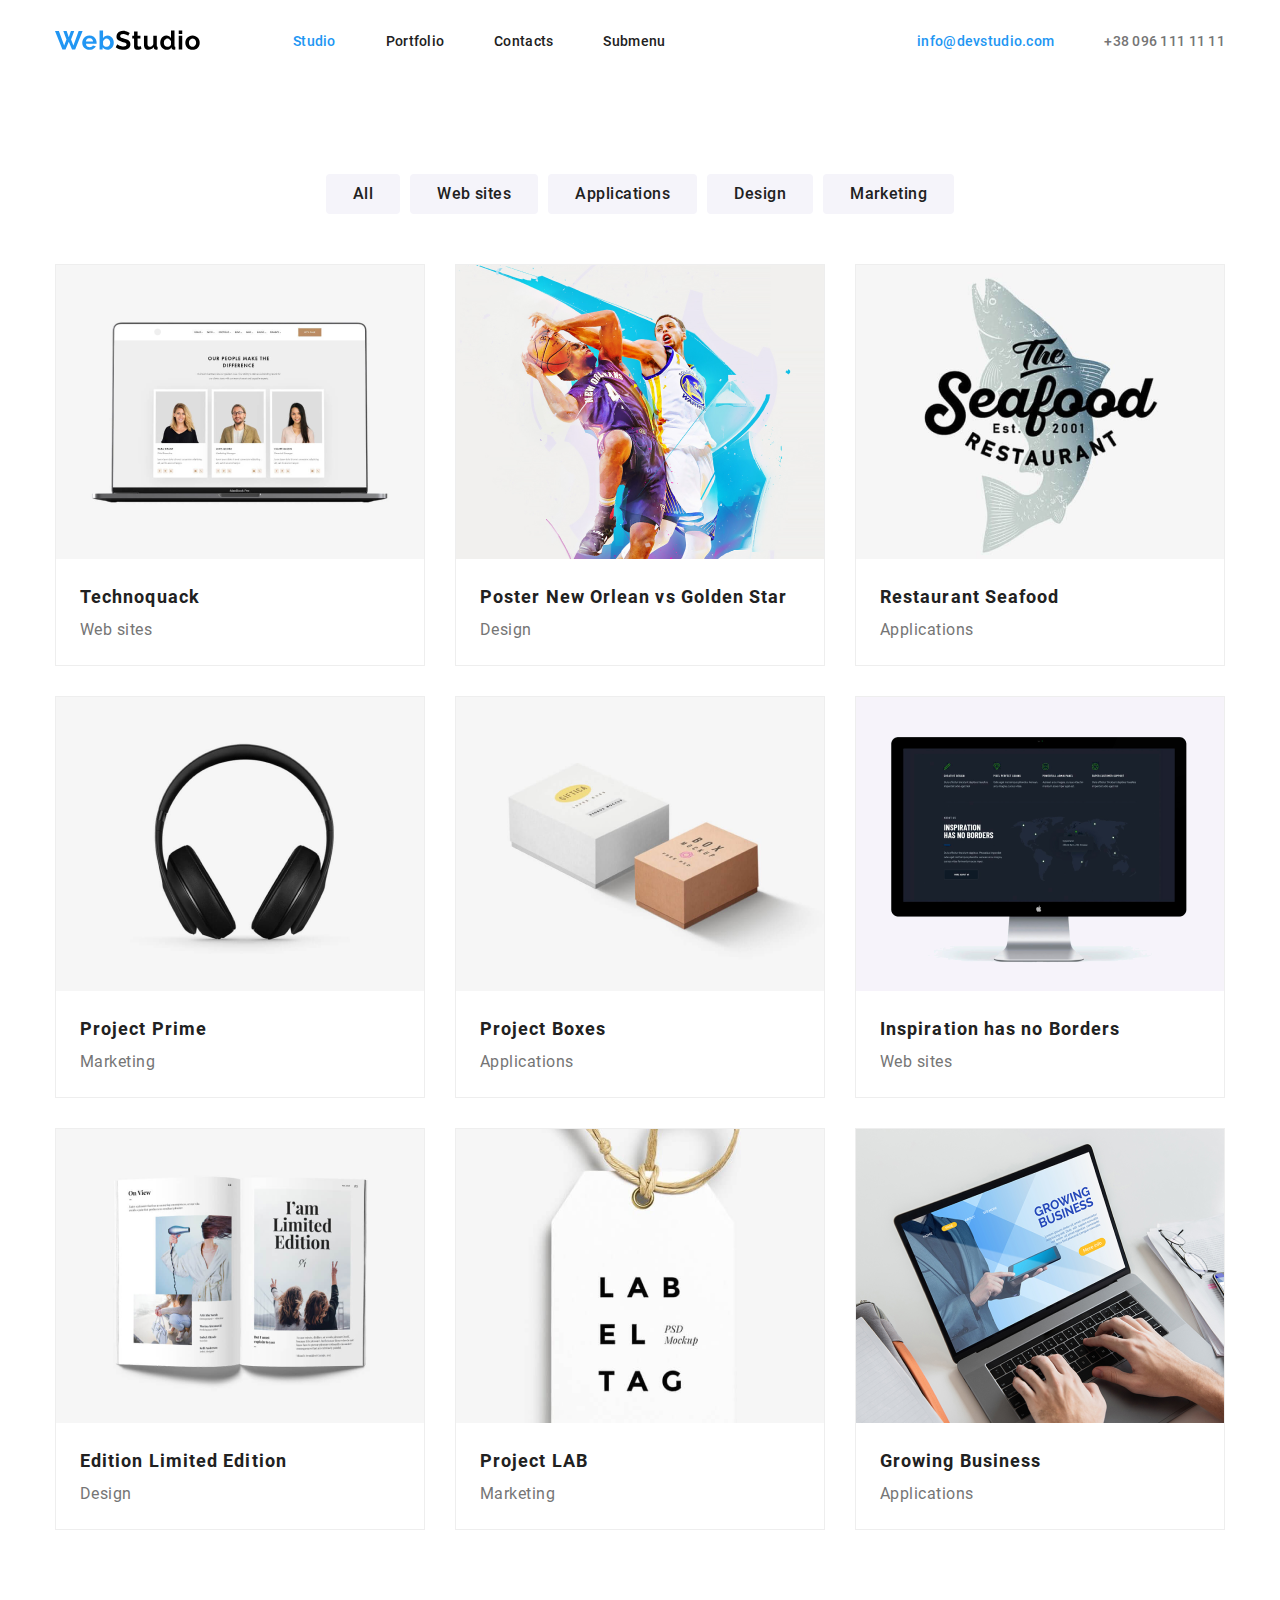
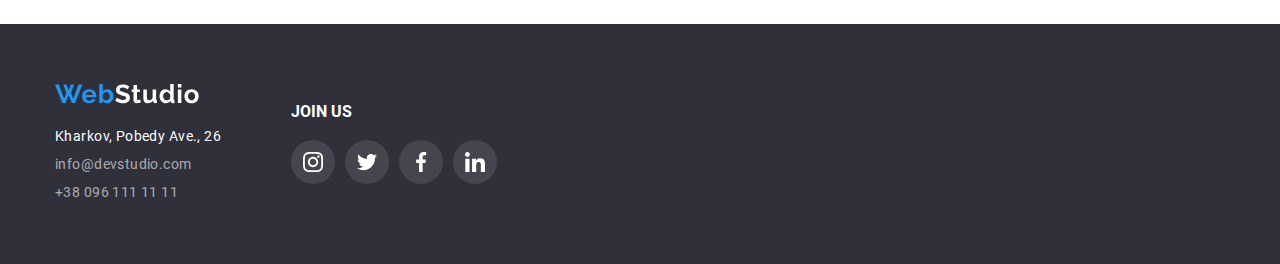
==== commit e1c9983c: "hw14 480px" ====
--- a/portfolio.html
+++ b/portfolio.html
@@ -3,6 +3,8 @@
 
 <head>
     <meta charset="UTF-8">
+    <meta name="viewport" content="width=device-width, initial-scale=1.0">
+
     <link rel="stylesheet" href="css/styles.css">
     <title>Web Studio</title>
 </head>
@@ -15,39 +17,48 @@
                 <img src="img/logo_header.svg" alt="Web Studio" width="145" height="31">
             </a>
             <!-- Menu -->
-            <ul class="header_list">
-                <li>
-                    <a href="index.html">Studio</a>
-                </li>
-                <li>
-                    <a class="active" href="portfolio.html">Portfolio</a>
-                </li>
-                <li>
-                    <a href="#">Contacts</a>
-                </li>
-                <li class="header_sub">
-                    <a href="#">Submenu</a>
-                    <ul class="header_submenu">
-                        <li class="header_submenu_item">
-                            <a href="#">Menu</a>
-                        </li>
-                        <li class="header_submenu_item">
-                            <a href="#">Menu</a>
-                        </li>
-                        <li class="header_submenu_item">
-                            <a href="#">Menu</a>
-                        </li>
-                        <li class="header_submenu_item">
-                            <a href="#">Hover</a>
-                            <ul class="header_submenu_2">
-                                <li class="header_submenu_hover">
-                                    <a href="">HOVER</a>
-                                </li>
-                            </ul>
-                        </li>
-                    </ul>
-                </li>
-            </ul>
+            <input type="checkbox" id="menu_toggle" class="menu_toggle" />
+            <label for="menu_toggle" class="burger" aria-label="Toggle menu">
+                <svg class="icon-burger">
+                    <use href="img/sprite.svg#icon-burger"></use>
+                </svg>
+            </label>
+
+            <nav class="header_nav">
+                <ul class="header_list">
+                    <li>
+                        <a class="active" href="index.html">Studio</a>
+                    </li>
+                    <li>
+                        <a href="portfolio.html">Portfolio</a>
+                    </li>
+                    <li>
+                        <a href="#">Contacts</a>
+                    </li>
+                    <li class="header_sub">
+                        <a href="#">Submenu</a>
+                        <ul class="header_submenu">
+                            <li class="header_submenu_item">
+                                <a href="#">Menu</a>
+                            </li>
+                            <li class="header_submenu_item">
+                                <a href="#">Menu</a>
+                            </li>
+                            <li class="header_submenu_item">
+                                <a href="#">Menu</a>
+                            </li>
+                            <li class="header_submenu_item">
+                                <a href="#">Hover</a>
+                                <ul class="header_submenu_2">
+                                    <li class="header_submenu_hover">
+                                        <a href="">HOVER</a>
+                                    </li>
+                                </ul>
+                            </li>
+                        </ul>
+                    </li>
+                </ul>
+            </nav>
             <!-- Contacts -->
             <div class="header_contacts">
                 <a class="active" href="mailto:info@devstudio.com">info@devstudio.com</a>
@@ -212,48 +223,48 @@
     <!-- Footer -->
     <footer class="footer">
         <div class="container">
-          <div class="footer_container">
-            <div class="footer_1">
-              <a class="footer_logo" href="#">
-                <img src="img/logo_footer.svg" alt="Web Studio">
-              </a>
-              <div class="footer_contacts">
-                <p class="fotter_adress">Kharkov, Pobedy Ave., 26</p>
-                <a href="mailto:info@devstudio.com">info@devstudio.com</a>
-                <a href="tel:+380961111111">+38 096 111 11 11</a>
-              </div>
-            </div>
-            <div class="footer_2">
-              <h3>join us</h3>
-              <nav class="footer_nav">
-                  <a href="#">
-                      <svg class="footer_icon">
-                        <use href="/img/sprite.svg#icon-instagram"></use>
-                      </svg>
+            <div class="footer_container">
+                <div class="footer_1">
+                    <a class="footer_logo" href="#">
+                        <img src="img/logo_footer.svg" alt="Web Studio">
                     </a>
-                    <a href="#">
-                      <svg class="footer_icon">
-                        <use href="/img/sprite.svg#icon-twitter"></use>
-                      </svg>
-                    </a>
-                    <a href="#">
-                      <svg class="footer_icon">
-                        <use href="/img/sprite.svg#icon-facebook"></use>
-                      </svg>
-                    </a>
-                    <a href="#">
-                      <svg class="footer_icon">
-                        <use href="/img/sprite.svg#icon-linkedin"></use>
-                      </svg>
-                    </a>
-              </nav>
-            </div>
-          </div>
+                    <div class="footer_contacts">
+                        <p class="fotter_adress">Kharkov, Pobedy Ave., 26</p>
+                        <a href="mailto:info@devstudio.com">info@devstudio.com</a>
+                        <a href="tel:+380961111111">+38 096 111 11 11</a>
+                    </div>
+                </div>
+                <div class="footer_2">
+                    <h3>join us</h3>
+                    <nav class="footer_nav">
+                        <a href="#">
+                            <svg class="footer_icon">
+                                <use href="img/sprite.svg#icon-instagram"></use>
+                            </svg>
+                        </a>
+                        <a href="#">
+                            <svg class="footer_icon">
+                                <use href="img/sprite.svg#icon-twitter"></use>
+                            </svg>
+                        </a>
+                        <a href="#">
+                            <svg class="footer_icon">
+                                <use href="img/sprite.svg#icon-facebook"></use>
+                            </svg>
+                        </a>
+                        <a href="#">
+                            <svg class="footer_icon">
+                                <use href="img/sprite.svg#icon-linkedin"></use>
+                            </svg>
+                        </a>
+                    </nav>
+                </div>
+            </div>
         </div>
-      </footer>
-
-
-      <!-- <svg xmlns="http://www.w3.org/2000/svg">
+    </footer>
+
+
+    <!-- <svg xmlns="http://www.w3.org/2000/svg">
       
         <symbol id="icon-instagram" viewBox="0 0 44 44">
             <path
--- a/css/styles.css
+++ b/css/styles.css
@@ -1,616 +1,830 @@
-@import url('reset.css');
+@import url("reset.css");
 
 @font-face {
-    font-family: 'Roboto';
-    src: url('../fonts/Roboto-Black.woff2') format('woff2');
-    font-weight: 900;
-    font-style: normal;
-    font-display: swap;
+  font-family: "Roboto";
+  src: url("../fonts/Roboto-Black.woff2") format("woff2");
+  font-weight: 900;
+  font-style: normal;
+  font-display: swap;
 }
 
 @font-face {
-    font-family: 'Roboto';
-    src: url('../fonts/Roboto-Medium.woff2') format('woff2');
-    font-weight: 500;
-    font-style: normal;
-    font-display: swap;
+  font-family: "Roboto";
+  src: url("../fonts/Roboto-Medium.woff2") format("woff2");
+  font-weight: 500;
+  font-style: normal;
+  font-display: swap;
 }
 
 @font-face {
-    font-family: 'Roboto';
-    src: url('../fonts/Roboto-Bold.woff2') format('woff2');
-    font-weight: 700;
-    font-style: normal;
-    font-display: swap;
+  font-family: "Roboto";
+  src: url("../fonts/Roboto-Bold.woff2") format("woff2");
+  font-weight: 700;
+  font-style: normal;
+  font-display: swap;
 }
 
 @font-face {
-    font-family: 'Roboto';
-    src: url('../fonts/Roboto-Regular.woff2') format('woff2');
-    font-weight: 400;
-    font-style: normal;
-    font-display: swap;
+  font-family: "Roboto";
+  src: url("../fonts/Roboto-Regular.woff2") format("woff2");
+  font-weight: 400;
+  font-style: normal;
+  font-display: swap;
 }
 
 body {
-    font-family: "Roboto", sans-serif;
+  font-family: "Roboto", sans-serif;
 }
 
 .container {
-    max-width: 1200px;
-    margin: 0 auto;
-    padding: 0 15px;
+  max-width: 1200px;
+  margin: 0 auto;
+  padding: 0 15px;
 }
 
 .btn {
-    display: inline-block;
-    padding: 10px 46px;
-    text-decoration: none;
-    color: #fff;
-    background: #2196F3;
-    border-radius: 4px;
-    cursor: pointer;
-    border: 0;
-    text-align: center;
+  display: inline-block;
+  padding: 10px 46px;
+  text-decoration: none;
+  color: #fff;
+  background: #2196f3;
+  border-radius: 4px;
+  cursor: pointer;
+  border: 0;
+  text-align: center;
 }
 
 .title {
-    font-weight: 700;
-    font-size: 36px;
-    letter-spacing: 0.03em;
-    text-align: center;
-    color: #212121;
-    margin-bottom: 50px;
+  font-weight: 700;
+  font-size: 36px;
+  letter-spacing: 0.03em;
+  text-align: center;
+  color: #212121;
+  margin-bottom: 50px;
 }
 
 /* Header */
 .header {
-    padding: 25px 0;
-    height: 80px;
-    font-weight: 500;
-    font-size: 14px;
-    letter-spacing: 0.02em;
-    position: relative;
-    z-index: 2;
+  padding: 25px 0;
+  height: 80px;
+  font-weight: 500;
+  font-size: 14px;
+  letter-spacing: 0.02em;
+  position: relative;
+  z-index: 2;
+  background: #fff;
 }
 
 .header a {
-    text-decoration: none;
-    color: #212121;
+  text-decoration: none;
+  color: #212121;
 }
 
 .header :hover {
-    color: #2196f3;
+  color: #2196f3;
 }
 
 .header .active {
-    color: #2196f3;
+  color: #2196f3;
 }
 
 .header_container {
+  display: flex;
+  justify-content: space-between;
+
+}
+
+.header_logo {
+  margin-right: 93px;
+}
+
+.menu_toggle {
+  display: none;
+}
+
+.menu_toggle {
+  display: none;
+}
+
+.burger {
+  display: none;
+  flex-direction: column;
+  justify-content: space-between;
+  width: 40px;
+  height: 40px;
+  cursor: pointer;
+}
+
+
+
+.header_nav {
+  display: flex;
+  flex-wrap: wrap;
+  gap: 20px;
+  align-content: center;
+}
+
+.header_list {
+  display: flex;
+  gap: 50px;
+}
+
+.header_contacts {
+  margin-left: auto;
+  display: flex;
+  gap: 50px;
+}
+
+.header_contacts a {
+  color: #757575;
+  align-content: center;
+}
+
+.header_sub {
+  position: relative;
+}
+
+.header_submenu {
+  position: absolute;
+  top: 100%;
+  left: 0;
+  text-align: center;
+  display: none;
+}
+
+.header_sub:hover .header_submenu {
+  display: block;
+}
+
+.header_submenu_item {
+  position: relative;
+  margin: 0 0 2px;
+}
+
+.header_submenu_2 {
+  position: absolute;
+  top: 0;
+  right: 100%;
+  text-align: center;
+  display: none;
+}
+
+.header_submenu_item:hover .header_submenu_2 {
+  display: block;
+}
+
+.header_submenu_item a {
+  color: #000000;
+  padding: 10px 20px;
+  display: block;
+  background: rgba(33, 150, 243, 0.3);
+  border-radius: 4px;
+}
+
+.header_submenu_hover {
+  margin-right: 2px;
+}
+
+.header_submenu_hover a {
+  color: #000000;
+  padding: 10px 20px;
+  display: block;
+  background: rgba(87, 170, 237, 0.3);
+}
+
+/* Hero */
+.hero {
+  height: 600px;
+  color: #fff;
+  display: flex;
+  align-items: center;
+  text-align: center;
+  background: url("../img/fon.jpg") no-repeat center/cover;
+  position: relative;
+  z-index: 1;
+}
+
+.hero::after {
+  content: "";
+  position: absolute;
+  inset: 0;
+  background: rgba(47, 48, 58, 0.4);
+  z-index: -1;
+}
+
+.hero_title {
+  font-size: 44px;
+  font-weight: 900;
+  line-height: 60px;
+  letter-spacing: 0.06em;
+  text-transform: uppercase;
+  max-width: 696px;
+  height: 120px;
+  margin-bottom: 30px;
+}
+
+.hero_btn {
+  font-size: 16px;
+  font-weight: 700;
+  line-height: 30px;
+  text-align: center;
+  height: 50px;
+  position: relative;
+  z-index: 1;
+}
+
+/* About */
+.about {
+  padding: 94px 0;
+}
+
+.about_cards {
+  display: flex;
+  gap: 30px;
+  flex-wrap: wrap;
+}
+
+.about_card {
+  flex: 1 1 22%;
+  position: relative;
+  padding-top: 150px;
+}
+
+.about_card::before {
+  content: "";
+  position: absolute;
+  inset: 0;
+  height: 120px;
+  border-radius: 4px;
+  background: #f5f4fa url(../img/1_antenna.png) no-repeat center/70px;
+}
+
+.about_card:nth-child(2)::before {
+  background-image: url(../img/2_clock.png);
+}
+
+.about_card:nth-child(3)::before {
+  background-image: url(../img/3_diagram.png);
+}
+
+.about_card:nth-child(4)::before {
+  background-image: url(../img/4_astronaut.png);
+}
+
+.about_card_title {
+  font-weight: 700;
+  font-size: 14px;
+  margin-bottom: 10px;
+  letter-spacing: 0.03em;
+  text-transform: uppercase;
+}
+
+.about_card_desc {
+  color: #757575;
+  font-weight: 400;
+  font-size: 14px;
+  letter-spacing: 0.03em;
+  line-height: 24px;
+}
+
+/* Doing */
+.doing {
+  padding: 0 0 94px;
+}
+
+.doing_cards {
+  display: flex;
+  gap: 30px;
+}
+
+.doing_card {
+  flex: 1 1 33%;
+  position: relative;
+}
+
+.doing_img {
+  width: 100%;
+  max-height: 294px;
+  object-fit: cover;
+}
+
+.doing_card_title {
+  height: 70px;
+  background: rgba(47, 48, 58, 0.8);
+  font-size: 14px;
+  font-weight: 700;
+  text-transform: uppercase;
+  color: #fff;
+  display: flex;
+  justify-content: center;
+  align-items: center;
+  position: absolute;
+  bottom: 0;
+  width: 100%;
+  opacity: 0;
+}
+
+.doing_card:hover .doing_card_title {
+  opacity: 1;
+}
+
+/* Team */
+.team {
+  padding: 94px 0;
+  background: #f5f4fa;
+}
+
+.team_cards {
+  display: flex;
+  gap: 30px;
+  justify-content: center;
+  flex-wrap: wrap;
+}
+
+.team_card {
+  flex: 1 1 25%;
+  font-size: 16px;
+  letter-spacing: 0.03em;
+  text-align: center;
+  box-shadow: 0 2px 1px 0 rgba(0, 0, 0, 0.2), 0 1px 1px 0 rgba(0, 0, 0, 0.14),
+    0 1px 3px 0 rgba(0, 0, 0, 0.12);
+  border-radius: 0 0 4px 4px;
+  background: #ffffff;
+  max-width: 270px;
+}
+
+.team_card img {
+  width: 100%;
+  height: 260px;
+  object-fit: cover;
+}
+
+.team_title {
+  padding: 30px 31px 27px;
+}
+
+.team_title h3 {
+  font-weight: 500;
+  color: #212121;
+  margin-bottom: 10px;
+}
+
+.team_title p {
+  font-weight: 400;
+  color: #757575;
+  margin-bottom: 16px;
+}
+
+.team_list {
+  display: flex;
+  gap: 10px;
+  justify-content: center;
+}
+
+.team_list a {
+  display: block;
+  border-radius: 50%;
+}
+
+.tean_link_icon {
+  flex: 1 1 10%;
+  width: 44px;
+  height: 44px;
+  fill: #afb1b8;
+  justify-content: center;
+  align-items: center;
+  border-radius: 50%;
+}
+
+.team_list a:hover .tean_link_icon {
+  fill: #ffffff;
+  background-color: #2196f3;
+  transition: all 0.3s;
+}
+
+/* Regular customers */
+
+.customers {
+  padding: 94px 0;
+  background: #ffffff;
+}
+
+.customers_cards {
+  display: flex;
+  gap: 30px;
+}
+
+.customers_card_icon {
+  border: 2px solid #afb1b8;
+  border-radius: 4px;
+  height: 92px;
+  flex: 1 1 15%;
+  display: flex;
+  justify-content: center;
+  align-items: center;
+  transition: all 0.3s linear;
+}
+
+.group {
+  max-width: 106px;
+  height: 60px;
+  fill: #afb1b8;
+  transition: all 0.3s;
+}
+
+.customers_card_icon:hover {
+  border: 2px solid #2196f3;
+}
+
+.customers_card_icon:hover .group {
+  fill: #2196f3;
+  transition: all 0.3s;
+}
+
+/* Footer */
+.footer {
+  background: #2f303a;
+}
+
+.footer_container {
+  display: flex;
+  gap: 70px;
+  align-items: center;
+  padding: 60px 0;
+}
+
+.footer_1 {
+  font-weight: 400;
+  font-size: 14px;
+  letter-spacing: 0.03em;
+  max-width: 231px;
+}
+
+.footer_logo {
+  margin-top: 90px;
+  width: 145px;
+  height: 31px;
+}
+
+.fotter_adress {
+  color: #fff;
+}
+
+.footer_contacts {
+  margin-top: 20px;
+  line-height: 24px;
+  display: flex;
+  flex-flow: column;
+  gap: 4px;
+  align-items: flex-start;
+}
+
+.footer_contacts a {
+  text-decoration: none;
+  color: rgba(255, 255, 255, 0.6);
+}
+
+.footer_2 {
+  text-transform: uppercase;
+}
+
+.footer_2 h3 {
+  margin-bottom: 20px;
+  color: #fff;
+  font-weight: 700;
+}
+
+.footer_nav {
+  max-width: 206px;
+  height: 44px;
+  display: flex;
+  gap: 10px;
+  justify-content: center;
+}
+
+.footer_icon {
+  flex: 1 1 10%;
+  width: 44px;
+  height: 44px;
+  fill: #ffffff;
+  background-color: rgba(255, 255, 255, 0.1);
+  justify-content: center;
+  align-items: center;
+  border-radius: 50%;
+}
+
+.footer_nav a:hover {
+  fill: #ffffff;
+  background-color: #2196f3;
+  transition: fill 0.3s;
+  border-radius: 50%;
+}
+
+/* portfolio */
+
+/* filters */
+.filters {
+  margin-top: 94px;
+  margin-bottom: 50px;
+  display: flex;
+  gap: 10px;
+  align-items: center;
+  justify-content: center;
+}
+
+.filters a:hover {
+  color: #fff;
+  background-color: #2196f3;
+}
+
+.filters_btn {
+  font-weight: 500;
+  font-size: 16px;
+  letter-spacing: 0.03em;
+  text-align: center;
+  color: #212121;
+  background: #f5f4fa;
+  line-height: 28px;
+  padding: 6px 27px;
+}
+
+/* project */
+.project {
+  background: #fff;
+  margin-bottom: 94px;
+}
+
+.project_cards {
+  display: flex;
+  gap: 30px;
+  flex-wrap: wrap;
+  justify-content: center;
+}
+
+.project_card {
+  flex: 1 1 30%;
+  border: 1px solid #eeeeee;
+}
+
+.project_card_box {
+  height: 294px;
+  position: relative;
+}
+
+.project_card_title {
+  background: rgba(33, 150, 243, 0.9);
+  font-size: 18px;
+  line-height: 1.5;
+  letter-spacing: 0.03em;
+  color: #fff;
+  display: flex;
+  justify-content: center;
+  align-items: center;
+  padding: 24px;
+  position: absolute;
+  inset: 0;
+  opacity: 0;
+}
+
+.project_card:hover .project_card_title {
+  opacity: 1;
+}
+
+.project_title {
+  padding: 20px 24px;
+}
+
+.project_img {
+  object-fit: cover;
+  width: 100%;
+  height: 100%;
+}
+
+.project_name {
+  font-weight: 700;
+  font-size: 18px;
+  letter-spacing: 0.06em;
+  color: #212121;
+  line-height: 36px;
+}
+
+.project_prof {
+  font-weight: 400;
+  font-size: 16px;
+  letter-spacing: 0.03em;
+  color: #757575;
+  line-height: 30px;
+}
+
+
+@media screen and (max-width: 1200px) {
+  .team_cards {
+
+    margin: 0 auto;
+    justify-content: space-between;
+  }
+
+
+
+  .team_title {
+    padding: 15px;
+  }
+}
+
+@media screen and (max-width: 992px) {
+  .header_logo {
+    margin-right: 30px;
+  }
+
+  .header_list,
+  .header_contacts {
+    gap: 20px;
+  }
+
+  .hero {
+    height: 400px;
+  }
+
+  .about,
+  .team,
+  .customers,
+  .footer_container {
+    padding: 30px 0;
+  }
+
+  .about_card {
+    flex: 1 1 35%;
+    padding-top: 130px;
+  }
+
+  .doing {
+    padding: 0 0 30px;
+  }
+
+  .title {
+    margin-bottom: 20px;
+  }
+
+  .team_title {
+    padding: 10px;
+  }
+
+  .customers_cards {
+    flex-wrap: wrap;
+    justify-content: space-between;
+  }
+
+  .team_card {
+    flex: 1 0 33%;
+    max-width: 320px;
+  }
+
+  .customers_card_icon {
+    flex: 1 1 25%;
+  }
+
+  /* Portfolio */
+  .filters {
+    margin-top: 60px;
+    margin-bottom: 40px;
+  }
+
+  .project_card {
+    flex: 1 0 33%;
+    max-width: 450px;
+  }
+}
+
+
+@media screen and (max-width: 768px) {
+
+  .about,
+  .team,
+  .customers,
+  .footer_container {
+    padding: 20px 0;
+  }
+
+  .header_container {
+    justify-content: space-between;
+  }
+
+  .burger {
     display: flex;
-    align-items: center;
-}
-
-.header_logo {
-    margin-right: 93px;
-}
-
-.header_list {
-    display: flex;
-    gap: 50px;
-}
-
-.header_contacts {
-    margin-left: auto;
-    display: flex;
-    gap: 50px;
-}
-
-.header_contacts a {
-    color: #757575;
-}
-
-.header_sub {
-    position: relative;
-}
-
-.header_submenu {
+  }
+
+  .header_nav,
+  .header_contacts {
+    display: none;
+    flex-direction: column;
     position: absolute;
     top: 100%;
     left: 0;
-    text-align: center;
+    right: 0;
+    background: white;
+    padding: 20px;
+    box-shadow: 0 4px 6px rgba(0, 0, 0, 0.1);
+  }
+
+  .menu_toggle:checked~.header_nav {
+    display: flex;
+    align-content: flex-end;
+  }
+
+  .tetle {
+    font-size: 28px;
+    margin-bottom: 10px;
+  }
+
+  .doing_cards {
+    height: 50%;
+  }
+
+  .hero_title {
+    font-size: 26px;
+  }
+
+  /* portfolio */
+  .filters {
+    flex-wrap: wrap;
+    justify-content: flex-start
+  }
+
+  .project_card {
+    flex: 1 0 100%;
+  }
+}
+
+@media screen and (max-width: 540px) {
+  .team_cards {
+    max-width: 480px;
+    justify-content: center;
+  }
+
+  .team_card {
+    max-width: 450px;
+  }
+
+  .team_card img {
+    height: 460px;
+  }
+
+}
+
+@media screen and (max-width: 480px) {
+  .container {
+    max-width: 480px;
+    margin: 0 auto;
+    padding: 0 15px;
+  }
+
+  /* Header */
+  .header {
+    padding: 15px 0;
+    height: 60px;
+  }
+
+  .header_logo img {
+    width: 134px;
+    height: 28px;
+  }
+
+  .hero_title {
+    line-height: 1.61538;
+    max-width: 360px;
+    margin-bottom: 0px;
+  }
+
+  .about_card {
+    flex: 1 1 50%;
+  }
+
+  .doing {
     display: none;
-}
-
-.header_sub:hover .header_submenu {
-    display: block;
-}
-
-.header_submenu_item {
-    position: relative;
-    margin: 0 0 2px;
-}
-
-.header_submenu_2 {
-    position: absolute;
-    top: 0;
-    right: 100%;
-    text-align: center;
+  }
+
+  .title {
+    font-size: 28px;
+  }
+
+  .customers {
     display: none;
-}
-
-.header_submenu_item:hover .header_submenu_2 {
-    display: block;
-}
-
-.header_submenu_item a {
-    color: #000000;
-    padding: 10px 20px;
-    display: block;
-    background: rgba(33, 150, 243, 0.3);
-    border-radius: 4px;
-}
-
-.header_submenu_hover {
-    margin-right: 2px;
-}
-
-.header_submenu_hover a {
-    color: #000000;
-    padding: 10px 20px;
-    display: block;
-    background: rgba(87, 170, 237, 0.3);
-}
-
-/* Hero */
-.hero {
-    height: 600px;
-    color: #fff;
-    display: flex;
-    align-items: center;
-    text-align: center;
-    background: url('../img/fon.jpg') no-repeat center/cover;
-    position: relative;
-    z-index: 1;
-}
-
-.hero::after {
-    content: '';
-    position: absolute;
-    inset: 0;
-    background: rgba(47, 48, 58, 0.4);
-    z-index: -1;
-}
-
-.hero_title {
-    font-size: 44px;
-    font-weight: 900;
-    line-height: 60px;
-    letter-spacing: 0.06em;
-    text-transform: uppercase;
-    width: 696px;
-    height: 120px;
-    margin-bottom: 30px;
-}
-
-.hero_btn {
-    font-size: 16px;
-    font-weight: 700;
-    line-height: 30px;
-    text-align: center;
-    width: 200px;
-    height: 50px;
-    position: relative;
-    z-index: 1;
-}
-
-/* About */
-.about {
-    padding: 94px 0;
-}
-
-.about_cards {
-    display: flex;
-    gap: 30px;
-}
-
-.about_card {
-    flex: 1 1 25%;
-    position: relative;
-    padding-top: 150px;
-}
-
-.about_card::before {
-    content: '';
-    position: absolute;
-    inset: 0;
-    height: 120px;
-    border-radius: 4px;
-    background: #f5f4fa url(../img/1_antenna.png) no-repeat center/70px;
-}
-
-.about_card:nth-child(2)::before {
-    background-image: url(../img/2_clock.png);
-}
-
-.about_card:nth-child(3)::before {
-    background-image: url(../img/3_diagram.png);
-}
-
-.about_card:nth-child(4)::before {
-    background-image: url(../img/4_astronaut.png);
-}
-
-.about_card_title {
-    font-weight: 700;
-    font-size: 14px;
-    margin-bottom: 10px;
-    letter-spacing: 0.03em;
-    text-transform: uppercase;
-}
-
-.about_card_desc {
-    color: #757575;
-    font-weight: 400;
-    font-size: 14px;
-    letter-spacing: 0.03em;
-    line-height: 24px;
-}
-
-/* Doing */
-.doing {
-    padding: 0 0 94px;
-}
-
-.doing_cards {
-    display: flex;
-    gap: 30px;
-}
-
-.doing_card {
-    flex: 1 1 33%;
-    position: relative;
-}
-
-.doing_img {
-    width: 100%;
-    height: 294px;
-    object-fit: cover;
-}
-
-.doing_card_title {
-    height: 70px;
-    background: rgba(47, 48, 58, 0.8);
-    font-size: 14px;
-    font-weight: 700;
-    text-transform: uppercase;
-    color: #fff;
-    display: flex;
-    justify-content: center;
-    align-items: center;
-    position: absolute;
-    bottom: 0;
-    width: 100%;
-    opacity: 0;
-}
-
-.doing_card:hover .doing_card_title {
-    opacity: 1;
-}
-
-/* Team */
-.team {
-    padding: 94px 0;
-    background: #f5f4fa;
-}
-
-.team_cards {
-    display: flex;
-    gap: 30px;
-}
-
-.team_card {
-    flex: 1 1 25%;
-    height: 428px;
-    font-size: 16px;
-    letter-spacing: 0.03em;
-    text-align: center;
-    box-shadow: 0 2px 1px 0 rgba(0, 0, 0, 0.2), 0 1px 1px 0 rgba(0, 0, 0, 0.14), 0 1px 3px 0 rgba(0, 0, 0, 0.12);
-    border-radius: 0 0 4px 4px;
-    position: relative;
-    padding-top: 300px;
-    background: #FFFFFF;
-}
-
-.team_card::before {
-    content: '';
-    position: absolute;
-    inset: 0;
-    height: 270px;
-    background: grey url(../img/img_1.jpg) no-repeat center/cover;
-}
-
-.team_card:nth-child(2)::before {
-    background-image: url(../img/img_2.jpg);
-}
-
-.team_card:nth-child(3)::before {
-    background-image: url(../img/img_3.jpg);
-}
-
-.team_card:nth-child(4)::before {
-    background-image: url(../img/img_4.jpg);
-}
-
-.team_title {
-    padding: 0 24px 24px;
-}
-
-.team_name {
-    font-weight: 500;
-    color: #212121;
-    margin-bottom: 10px;
-}
-
-.team_prof {
-    font-weight: 400;
-    color: #757575;
-    margin-bottom: 16px;
-}
-
-.team_list {
-    display: flex;
-    gap: 10px;
-    justify-content: center;
-}
-
-.team_link a {
-    height: 44px;
-    width: 44px;
-    display: block;
-    background: #FFFFFF url(../img/instagram\ 2.svg) no-repeat center;
-    transition: 0.2s;
-    border-radius: 50px;
-}
-
-.team_link:nth-child(2) a {
-    background-image: url(../img/twitter\ 1.svg);
-}
-
-.team_link:nth-child(3) a {
-    background-image: url(../img/facebook\ 1.svg);
-}
-
-.team_link:nth-child(4) a {
-    background-image: url(../img/linkedin\ 1.svg);
-}
-
-.team_link a:hover {
-    background-color: #2196F3;
-    border-radius: 50%;
-}
-
-/* Regular customers */
-
-.customers {
-    padding: 94px 0;
-    background: #FFFFFF;
-}
-
-.customers_cards {
-    display: flex;
-    gap: 30px;
-    justify-content: center;
-}
-
-.customers_cards a {
-    flex: 1 1 10%;
-    height: 92px;
-    border: 1px solid #AFB1B8;
-    border-radius: 4px;
-    padding: 10px;
-    background: #fff url(../img/group1.png) no-repeat center;
-}
-
-.customers_cards a:nth-child(2) {
-    background-image: url(../img/group2.png);
-}
-
-.customers_cards a:nth-child(3) {
-    background-image: url(../img/group3.png);
-}
-
-.customers_cards a:nth-child(4) {
-    background-image: url(../img/group4.png);
-}
-
-.customers_cards a:nth-child(5) {
-    background-image: url(../img/group5.png);
-}
-
-.customers_cards a:nth-child(6) {
-    background-image: url(../img/group6.png);
-}
-
-.customers_cards a:hover {
-    background-color: rgba(33, 150, 243, .2);
-}
-
-/* Footer */
-.footer {
-    background: #2f303a;
-}
-
-.footer_container {
-    display: flex;
-    gap: 70px;
-    align-items: center;
-    padding: 60px;
-    
-}
-
-.footer_1 {
-    font-weight: 400;
-    font-size: 14px;
-    letter-spacing: 0.03em;
-    width: 231px;
-}
-
-.footer_logo {
-    margin-top: 90px;
-    width: 145px;
-    height: 31px;
-}
-
-.fotter_adress {
-    color: #fff;
-}
-
-.footer_contacts {
-    margin-top: 20px;
-    line-height: 24px;
-    display: flex;
-    flex-flow: column;
-    gap: 4px;
-    align-items: flex-start;
-}
-
-.footer_contacts a {
-    text-decoration: none;
-    color: rgba(255, 255, 255, 0.6);
-}
-
-.footer_2 {
-    text-transform: uppercase;
-}
-
-.footer_2 h3 {
-    margin-bottom: 20px;
-    color: #fff;
-    font-weight: 700;
-}
-
-.footer_icons {
-    display: flex;
-    gap: 10px;
-}
-
-.footer_icons a {
-    border-radius: 50px;
-    width: 44px;
-    height: 44px;
-    background: rgba(255, 255, 255, 0.1) url(../img/foot1.png) no-repeat center/44px;
-}
-
-.footer_icons a:nth-child(2) {
-    background-image: url(../img/foot2.png);
-}
-
-.footer_icons a:nth-child(3) {
-    background-image: url(../img/foot3.png);
-}
-
-.footer_icons a:nth-child(4) {
-    background-image: url(../img/foot4.png);
-}
-
-.footer_icons a:hover {
-    background-color: rgba(3, 135, 244, 0.8);
-}
-
-/* portfolio */
-
-/* filters */
-.filters {
-    margin-top: 94px;
-    margin-bottom: 50px;
-    display: flex;
-    gap: 10px;
-    align-items: center;
-    justify-content: center;
-}
-
-.filters a:hover {
-    color: #fff;
-    background-color: #2196f3;
-}
-
-.filters_btn {
-    font-weight: 500;
-    font-size: 16px;
-    letter-spacing: 0.03em;
-    text-align: center;
-    color: #212121;
-    background: #f5f4fa;
-    line-height: 28px;
-    padding: 6px 27px;
-}
-
-/* project */
-.project {
-    background: #fff;
-    margin-bottom: 94px;
-}
-
-.project_cards {
-    display: flex;
-    gap: 30px;
+  }
+
+  .footer_container {
     flex-wrap: wrap;
     justify-content: center;
-}
-
-.project_card {
-    flex: 1 1 30%;
-    border: 1px solid #eeeeee;
-}
-
-.project_card_box {
-    height: 294px;
-    position: relative;
-}
-
-.project_card_title {
-    background: rgba(33, 150, 243, 0.9);
-    font-size: 18px;
-    line-height: 1.5;
-    letter-spacing: 0.03em;
-    color: #fff;
-    display: flex;
-    justify-content: center;
+    gap: 20px;
+    text-align: center;
+
+  }
+
+  .footer_1 {
+    width: 100%;
+  }
+
+  .footer_contacts {
+    flex-wrap: wrap;
     align-items: center;
-    padding: 24px;
-    position: absolute;
-    inset: 0;
-    opacity: 0;
-}
-
-.project_card:hover .project_card_title {
-    opacity: 1;
-}
-
-.project_title {
-    padding: 20px 24px;
-}
-
-.project_img {
-    object-fit: cover;
-    width: 100%;
-    height: 100%;
-}
-
-.project_name {
-    font-weight: 700;
-    font-size: 18px;
-    letter-spacing: 0.06em;
-    color: #212121;
-    line-height: 36px;
-}
-
-.project_prof {
-    font-weight: 400;
-    font-size: 16px;
-    letter-spacing: 0.03em;
-    color: #757575;
-    line-height: 30px;
+  }
 }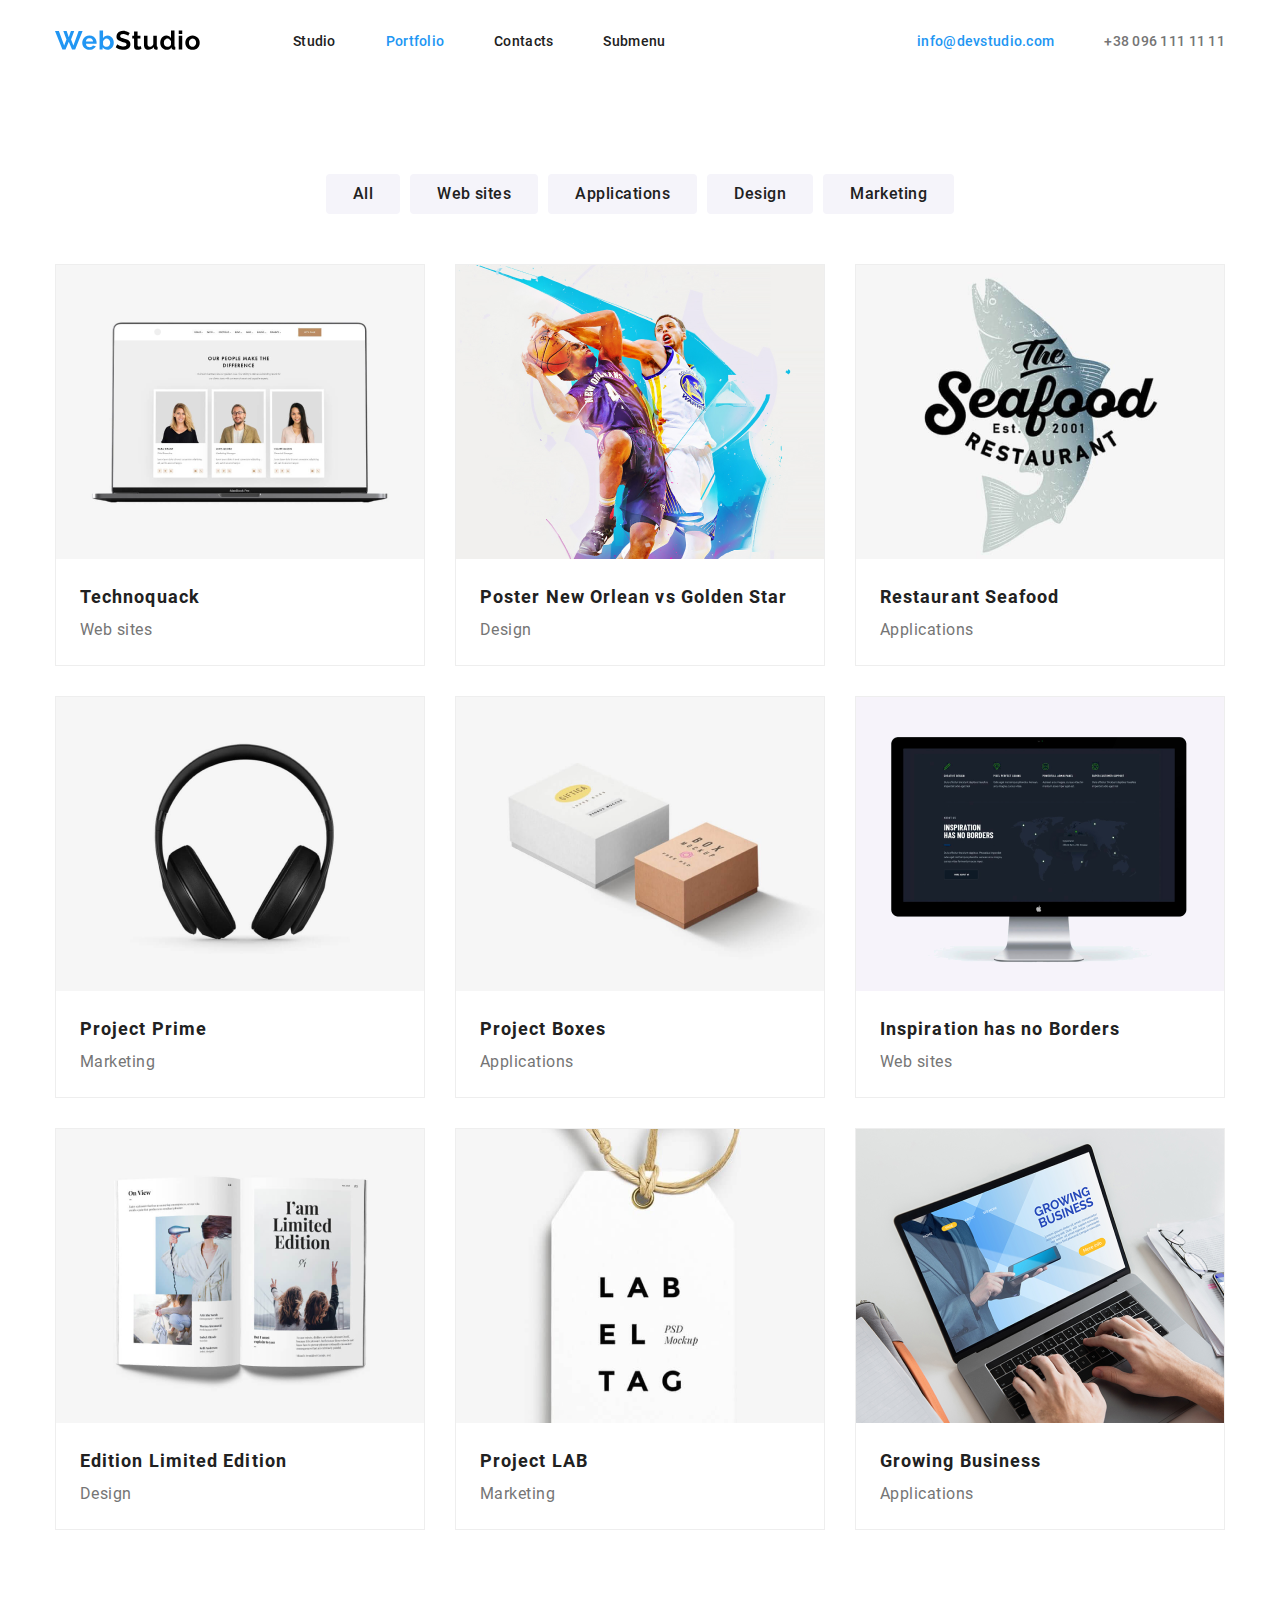
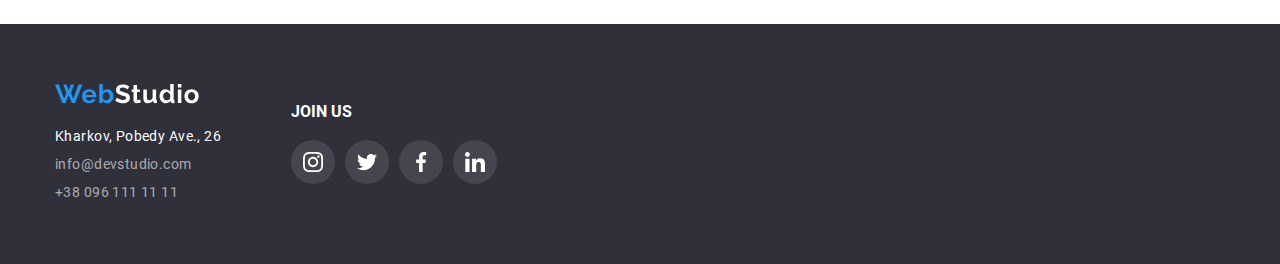
==== commit e065210b: "hw14" ====
--- a/portfolio.html
+++ b/portfolio.html
@@ -27,10 +27,10 @@
             <nav class="header_nav">
                 <ul class="header_list">
                     <li>
-                        <a class="active" href="index.html">Studio</a>
+                        <a href="index.html">Studio</a>
                     </li>
                     <li>
-                        <a href="portfolio.html">Portfolio</a>
+                        <a class="active" href="portfolio.html">Portfolio</a>
                     </li>
                     <li>
                         <a href="#">Contacts</a>
